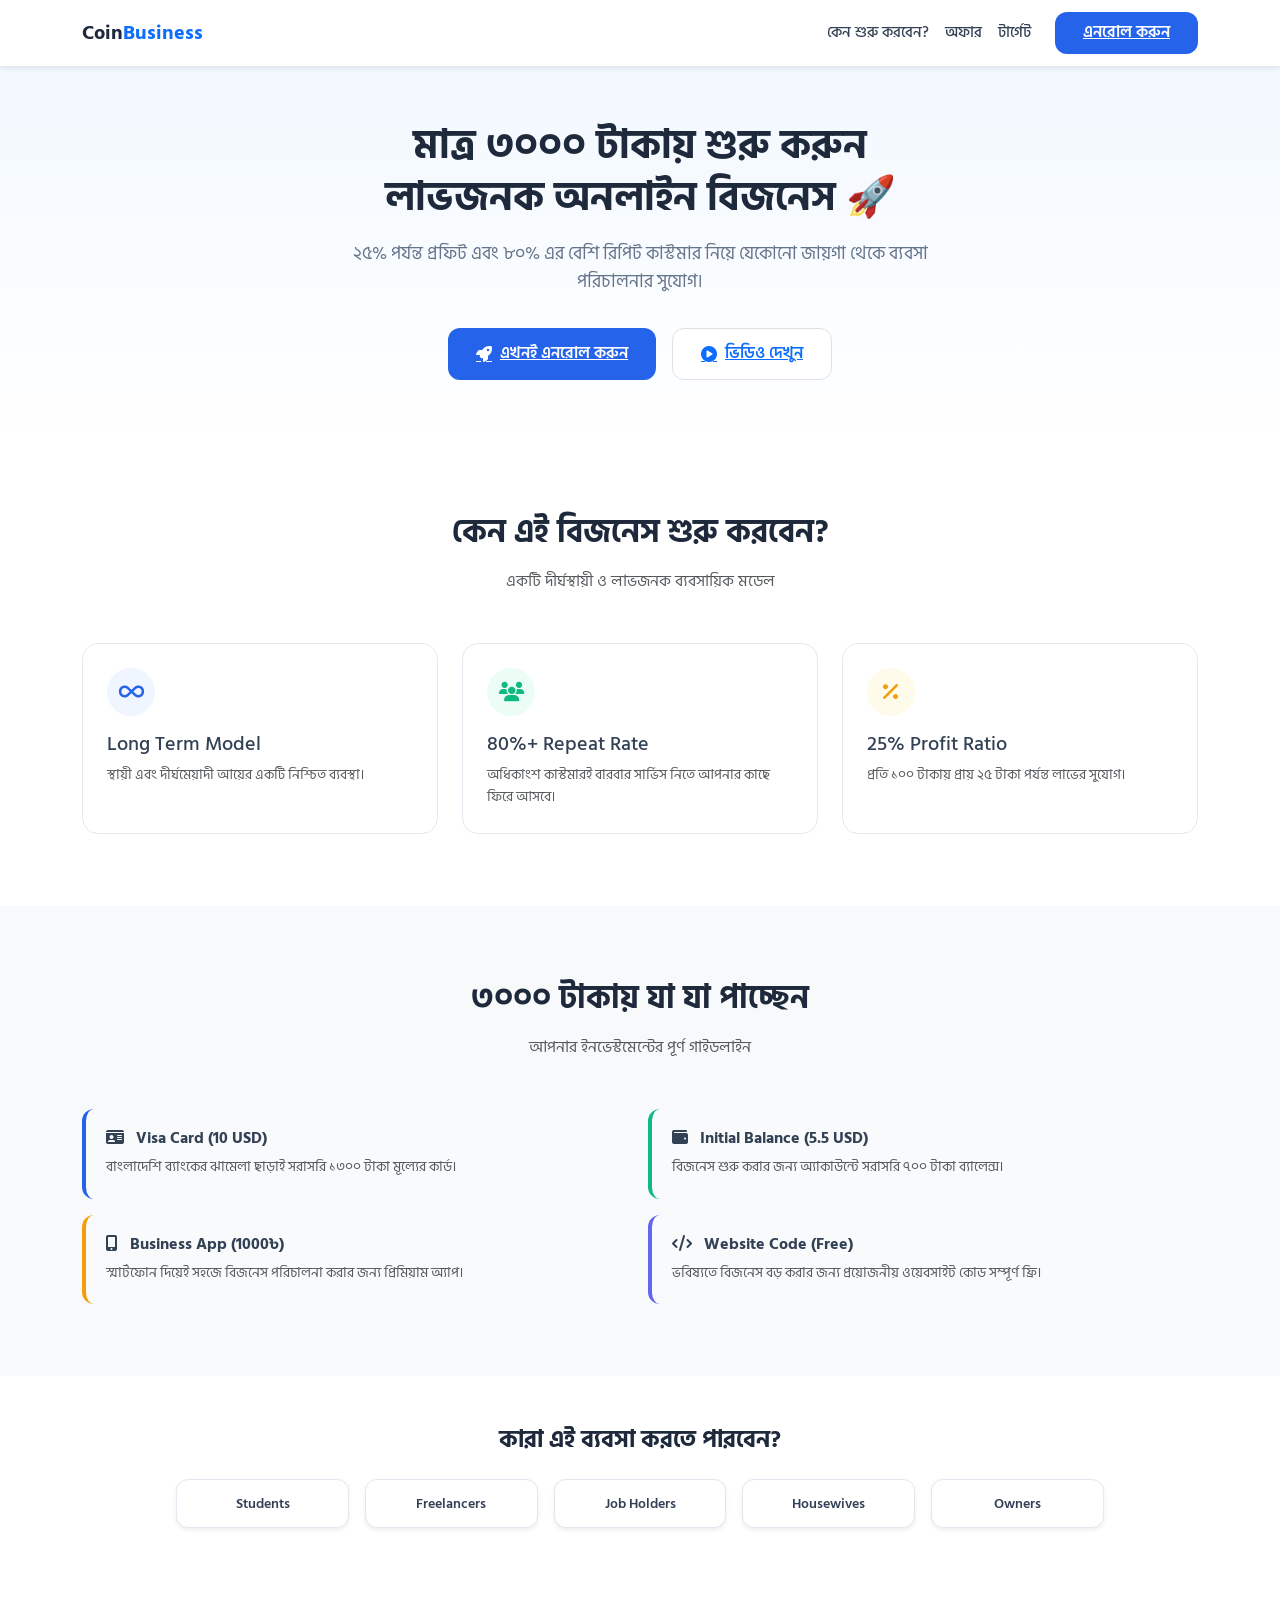
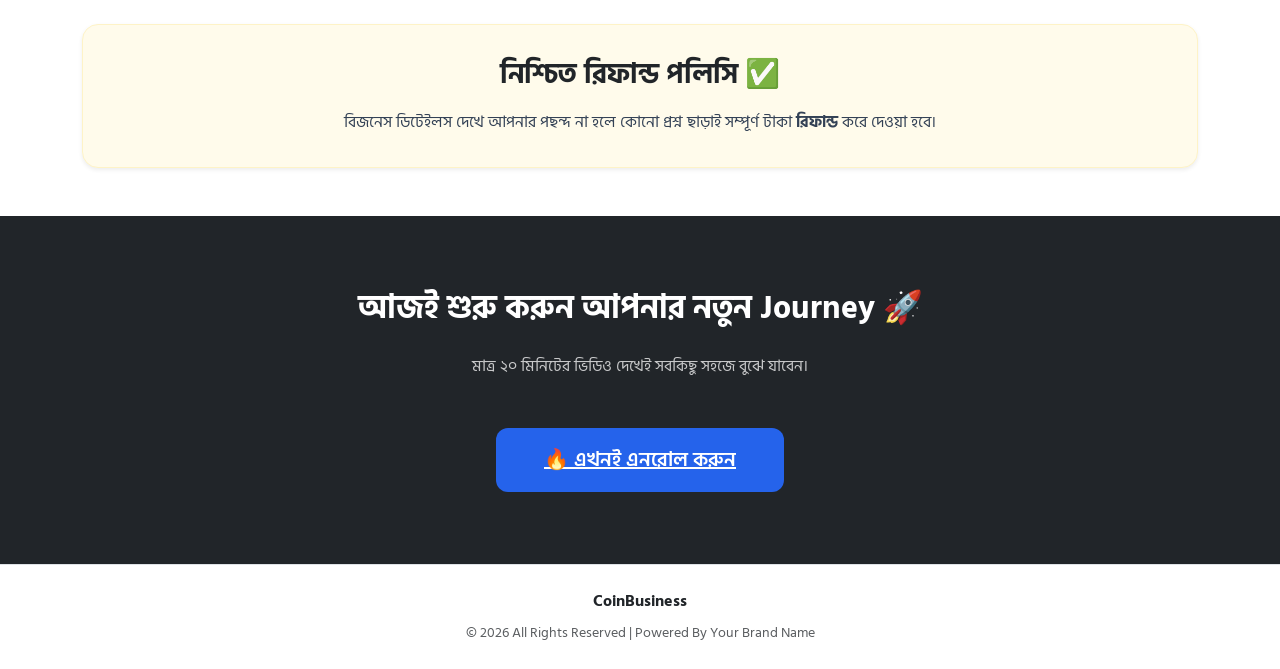
==== index.html @ d0830bf3 "landing Page 1" ====
<!DOCTYPE html>
<html lang="bn">
<head>
    <meta charset="UTF-8">
    <meta name="viewport" content="width=device-width, initial-scale=1.0">
    <title>মাত্র ৩০০০ টাকায় লাভজনক অনলাইন বিজনেস কোর্স</title>
    <!-- Bootstrap 5 CSS -->
    <link href="https://cdn.jsdelivr.net/npm/bootstrap@5.3.0/dist/css/bootstrap.min.css" rel="stylesheet">
    <!-- FontAwesome -->
    <link rel="stylesheet" href="https://cdnjs.cloudflare.com/ajax/libs/font-awesome/6.4.0/css/all.min.css">
    <!-- Custom CSS -->
    <link rel="stylesheet" href="css/style.css">
    <!-- AOS Animation -->
    <link href="https://unpkg.com/aos@2.3.1/dist/aos.css" rel="stylesheet">
</head>
<body>

    <!-- Navbar -->
    <nav class="navbar navbar-expand-lg fixed-top shadow-sm">
        <div class="container">
            <a class="navbar-brand fw-bold" href="#">Coin<span class="text-primary">Business</span></a>
            <button class="navbar-toggler border-0 shadow-none" type="button" data-bs-toggle="collapse" data-bs-target="#navbarNav">
                <i class="fas fa-bars text-primary"></i>
            </button>
            <div class="collapse navbar-collapse" id="navbarNav">
                <ul class="navbar-nav ms-auto align-items-lg-center">
                    <li class="nav-item"><a class="nav-link" href="#features">কেন শুরু করবেন?</a></li>
                    <li class="nav-item"><a class="nav-link" href="#offer">অফার</a></li>
                    <li class="nav-item"><a class="nav-link" href="#audience">টার্গেট</a></li>
                    <li class="nav-item ms-lg-3 mt-2 mt-lg-0">
                        <a class="btn-main btn-primary-main py-2" href="#cta">এনরোল করুন</a>
                    </li>
                </ul>
            </div>
        </div>
    </nav>

    <!-- Hero Section -->
    <section class="hero-section text-center">
        <div class="container">
            <div data-aos="fade-up">
                <h1 class="hero-title">মাত্র ৩০০০ টাকায় শুরু করুন <br class="d-none d-md-block">লাভজনক অনলাইন বিজনেস 🚀</h1>
                <p class="hero-subtitle">২৫% পর্যন্ত প্রফিট এবং ৮০% এর বেশি রিপিট কাস্টমার নিয়ে যেকোনো জায়গা থেকে ব্যবসা পরিচালনার সুযোগ।</p>
                <div class="d-flex flex-column flex-sm-row justify-content-center gap-3 mt-4">
                    <a href="#cta" class="btn-main btn-primary-main">
                        <i class="fas fa-rocket"></i> এখনই এনরোল করুন
                    </a>
                    <a href="#" class="btn-main border bg-white">
                        <i class="fas fa-play-circle text-primary"></i> ভিডিও দেখুন
                    </a>
                </div>
            </div>
        </div>
    </section>

    <!-- Features -->
    <section id="features" class="py-5">
        <div class="container py-md-4">
            <div class="text-center mb-5" data-aos="fade-up">
                <h2 class="mb-3">কেন এই বিজনেস শুরু করবেন?</h2>
                <p class="text-muted">একটি দীর্ঘস্থায়ী ও লাভজনক ব্যবসায়িক মডেল</p>
            </div>
            <div class="row g-3 g-md-4">
                <div class="col-md-4" data-aos="fade-up" data-aos-delay="100">
                    <div class="std-card">
                        <div class="icon-circle"><i class="fas fa-infinity"></i></div>
                        <h5 class="mb-2">Long Term Model</h5>
                        <p class="small text-muted mb-0">স্থায়ী এবং দীর্ঘমেয়াদী আয়ের একটি নিশ্চিত ব্যবস্থা।</p>
                    </div>
                </div>
                <div class="col-md-4" data-aos="fade-up" data-aos-delay="200">
                    <div class="std-card">
                        <div class="icon-circle" style="background: #ecfdf5; color: #10b981;"><i class="fas fa-users"></i></div>
                        <h5 class="mb-2">80%+ Repeat Rate</h5>
                        <p class="small text-muted mb-0">অধিকাংশ কাস্টমারই বারবার সার্ভিস নিতে আপনার কাছে ফিরে আসবে।</p>
                    </div>
                </div>
                <div class="col-md-4" data-aos="fade-up" data-aos-delay="300">
                    <div class="std-card">
                        <div class="icon-circle" style="background: #fffbeb; color: #f59e0b;"><i class="fas fa-percentage"></i></div>
                        <h5 class="mb-2">25% Profit Ratio</h5>
                        <p class="small text-muted mb-0">প্রতি ১০০ টাকায় প্রায় ২৫ টাকা পর্যন্ত লাভের সুযোগ।</p>
                    </div>
                </div>
            </div>
        </div>
    </section>

    <!-- Offer -->
    <section id="offer" class="py-5 bg-light">
        <div class="container py-md-4">
            <div class="text-center mb-5" data-aos="fade-up">
                <h2 class="mb-3">৩০০০ টাকায় যা যা পাচ্ছেন</h2>
                <p class="text-muted">আপনার ইনভেস্টমেন্টের পূর্ণ গাইডলাইন</p>
            </div>
            <div class="row g-3">
                <div class="col-md-6" data-aos="fade-right">
                    <div class="offer-box h-100">
                        <h6 class="fw-bold"><i class="fas fa-id-card me-2"></i> Visa Card (10 USD)</h6>
                        <p class="small text-muted mb-0">বাংলাদেশি ব্যাংকের ঝামেলা ছাড়াই সরাসরি ১৩০০ টাকা মূল্যের কার্ড।</p>
                    </div>
                </div>
                <div class="col-md-6" data-aos="fade-left">
                    <div class="offer-box h-100" style="border-left-color: #10b981;">
                        <h6 class="fw-bold"><i class="fas fa-wallet me-2"></i> Initial Balance (5.5 USD)</h6>
                        <p class="small text-muted mb-0">বিজনেস শুরু করার জন্য অ্যাকাউন্টে সরাসরি ৭০০ টাকা ব্যালেন্স।</p>
                    </div>
                </div>
                <div class="col-md-6" data-aos="fade-right">
                    <div class="offer-box h-100" style="border-left-color: #f59e0b;">
                        <h6 class="fw-bold"><i class="fas fa-mobile-alt me-2"></i> Business App (1000৳)</h6>
                        <p class="small text-muted mb-0">স্মার্টফোন দিয়েই সহজে বিজনেস পরিচালনা করার জন্য প্রিমিয়াম অ্যাপ।</p>
                    </div>
                </div>
                <div class="col-md-6" data-aos="fade-left">
                    <div class="offer-box h-100" style="border-left-color: #6366f1;">
                        <h6 class="fw-bold"><i class="fas fa-code me-2"></i> Website Code (Free)</h6>
                        <p class="small text-muted mb-0">ভবিষ্যতে বিজনেস বড় করার জন্য প্রয়োজনীয় ওয়েবসাইট কোড সম্পূর্ণ ফ্রি।</p>
                    </div>
                </div>
            </div>
        </div>
    </section>

    <!-- Audience -->
    <section id="audience" class="py-5">
        <div class="container">
            <h4 class="text-center fw-bold mb-4">কারা এই ব্যবসা করতে পারবেন?</h4>
            <div class="row g-2 g-md-3 justify-content-center">
                <div class="col-6 col-md-4 col-lg-2"><div class="audience-item shadow-sm">Students</div></div>
                <div class="col-6 col-md-4 col-lg-2"><div class="audience-item shadow-sm">Freelancers</div></div>
                <div class="col-6 col-md-4 col-lg-2"><div class="audience-item shadow-sm">Job Holders</div></div>
                <div class="col-6 col-md-4 col-lg-2"><div class="audience-item shadow-sm">Housewives</div></div>
                <div class="col-6 col-md-4 col-lg-2"><div class="audience-item shadow-sm">Owners</div></div>
            </div>
        </div>
    </section>

    <!-- Refund Section -->
    <section class="py-5 bg-white">
        <div class="container">
            <div class="refund-section text-center shadow-sm" data-aos="zoom-in">
                <h3 class="fw-bold text-dark mb-3">নিশ্চিত রিফান্ড পলিসি ✅</h3>
                <p class="mb-0 mx-auto" style="max-width: 600px;">
                    বিজনেস ডিটেইলস দেখে আপনার পছন্দ না হলে কোনো প্রশ্ন ছাড়াই সম্পূর্ণ টাকা <strong>রিফান্ড</strong> করে দেওয়া হবে।
                </p>
            </div>
        </div>
    </section>

    <!-- Final CTA -->
    <section id="cta" class="py-5 bg-dark text-white text-center">
        <div class="container py-lg-4">
            <h2 class="text-white mb-4" data-aos="fade-up">আজই শুরু করুন আপনার নতুন Journey 🚀</h2>
            <p class="opacity-75 mb-5" data-aos="fade-up" data-aos-delay="100">মাত্র ২০ মিনিটের ভিডিও দেখেই সবকিছু সহজে বুঝে যাবেন।</p>
            <div data-aos="zoom-in">
                <a href="#" class="btn-main btn-primary-main px-5 py-3 fs-5">
                    🔥 এখনই এনরোল করুন
                </a>
            </div>
        </div>
    </section>

    <!-- Footer -->
    <footer class="py-4 border-top">
        <div class="container text-center">
            <p class="mb-2 fw-bold text-dark">CoinBusiness</p>
            <p class="small text-muted mb-0">© 2026 All Rights Reserved | Powered By Your Brand Name</p>
        </div>
    </footer>

    <!-- Scripts -->
    <script src="https://cdn.jsdelivr.net/npm/bootstrap@5.3.0/dist/js/bootstrap.bundle.min.js"></script>
    <script src="https://unpkg.com/aos@2.3.1/dist/aos.js"></script>
    <script>
        AOS.init({ duration: 600, once: true });
        window.addEventListener('scroll', function() {
            if (window.scrollY > 20) {
                document.querySelector('.navbar').classList.add('bg-white');
            }
        });
    </script>
</body>
</html>
---- css/style.css ----
@import url('https://fonts.googleapis.com/css2?family=Hind+Siliguri:wght@400;500;600;700&display=swap');

:root {
    --primary: #2563eb;
    --primary-hover: #1d4ed8;
    --secondary: #10b981;
    --dark: #1e293b;
    --text-main: #334155;
    --text-muted: #64748b;
    --bg-light: #f8fafc;
    --white: #ffffff;
    --border: #e2e8f0;
    --radius-lg: 16px;
    --radius-md: 12px;
    --shadow-sm: 0 1px 3px rgba(0,0,0,0.1);
    --shadow-md: 0 4px 6px -1px rgba(0,0,0,0.1);
    --transition: all 0.2s ease-in-out;
}

body {
    font-family: 'Hind Siliguri', sans-serif;
    color: var(--text-main);
    background-color: var(--white);
    line-height: 1.6;
    -webkit-font-smoothing: antialiased;
}

/* Standard Heading Styles */
h1, h2, h3, h4 {
    color: var(--dark);
    font-weight: 700;
    line-height: 1.3;
}

/* Navbar Optimization */
.navbar {
    padding: 0.75rem 0;
    background: rgba(255, 255, 255, 0.95) !important;
    backdrop-filter: blur(8px);
    border-bottom: 1px solid var(--border);
}

.navbar-brand {
    font-size: 1.25rem;
    color: var(--dark) !important;
}

.nav-link {
    color: var(--text-main) !important;
    font-size: 0.95rem;
    font-weight: 500;
}

/* Hero Section Refinement */
.hero-section {
    padding: 120px 0 60px;
    background: linear-gradient(180deg, #f0f7ff 0%, #ffffff 100%);
}

.hero-title {
    font-size: 2.5rem; /* Desktop default */
    margin-bottom: 1rem;
}

.hero-subtitle {
    font-size: 1.1rem;
    color: var(--text-muted);
    max-width: 600px;
    margin: 0 auto 2rem;
}

/* Standard Button */
.btn-main {
    padding: 12px 28px;
    border-radius: var(--radius-md);
    font-weight: 600;
    font-size: 1rem;
    transition: var(--transition);
    border: none;
    display: inline-flex;
    align-items: center;
    gap: 8px;
}

.btn-primary-main {
    background-color: var(--primary);
    color: var(--white);
}

.btn-primary-main:hover {
    background-color: var(--primary-hover);
    transform: translateY(-1px);
    color: var(--white);
}

/* Standard Card Style */
.std-card {
    background: var(--white);
    border: 1px solid var(--border);
    border-radius: var(--radius-lg);
    padding: 24px;
    height: 100%;
    transition: var(--transition);
}

.std-card:hover {
    box-shadow: var(--shadow-md);
    border-color: var(--primary);
}

.icon-circle {
    width: 48px;
    height: 48px;
    background: #eff6ff;
    color: var(--primary);
    border-radius: 50%;
    display: flex;
    align-items: center;
    justify-content: center;
    font-size: 1.25rem;
    margin-bottom: 16px;
}

/* Offer Cards */
.offer-box {
    padding: 20px;
    background: var(--bg-light);
    border-radius: var(--radius-md);
    border-left: 4px solid var(--primary);
}

/* Audience Grid */
.audience-item {
    padding: 12px;
    background: var(--white);
    border: 1px solid var(--border);
    border-radius: var(--radius-md);
    font-size: 0.9rem;
    font-weight: 600;
    text-align: center;
}

/* Refund Badge */
.refund-section {
    background: #fffbeb;
    border: 1px solid #fef3c7;
    border-radius: var(--radius-lg);
    padding: 32px;
}

/* Mobile Specific Standard Sizing (Crucial Update) */
@media (max-width: 576px) {
    .hero-section {
        padding: 100px 0 40px;
    }
    .hero-title {
        font-size: 1.75rem; /* Standardized for mobile */
        line-height: 1.25;
    }
    .hero-subtitle {
        font-size: 0.95rem;
        padding: 0 10px;
    }
    h2 {
        font-size: 1.5rem; /* Section headings */
    }
    .btn-main {
        width: 100%; /* Full width buttons on mobile are standard */
        justify-content: center;
        padding: 14px 20px;
        font-size: 0.95rem;
    }
    .std-card {
        padding: 20px;
    }
    .navbar-brand {
        font-size: 1.1rem;
    }
    section {
        padding: 40px 0; /* Consistent mobile section spacing */
    }
}

/* Tablet Sizing */
@media (min-width: 768px) and (max-width: 991px) {
    .hero-title {
        font-size: 2.2rem;
    }
}

/* Animations */
[data-aos] {
    pointer-events: none;
}
.aos-animate {
    pointer-events: auto;
}
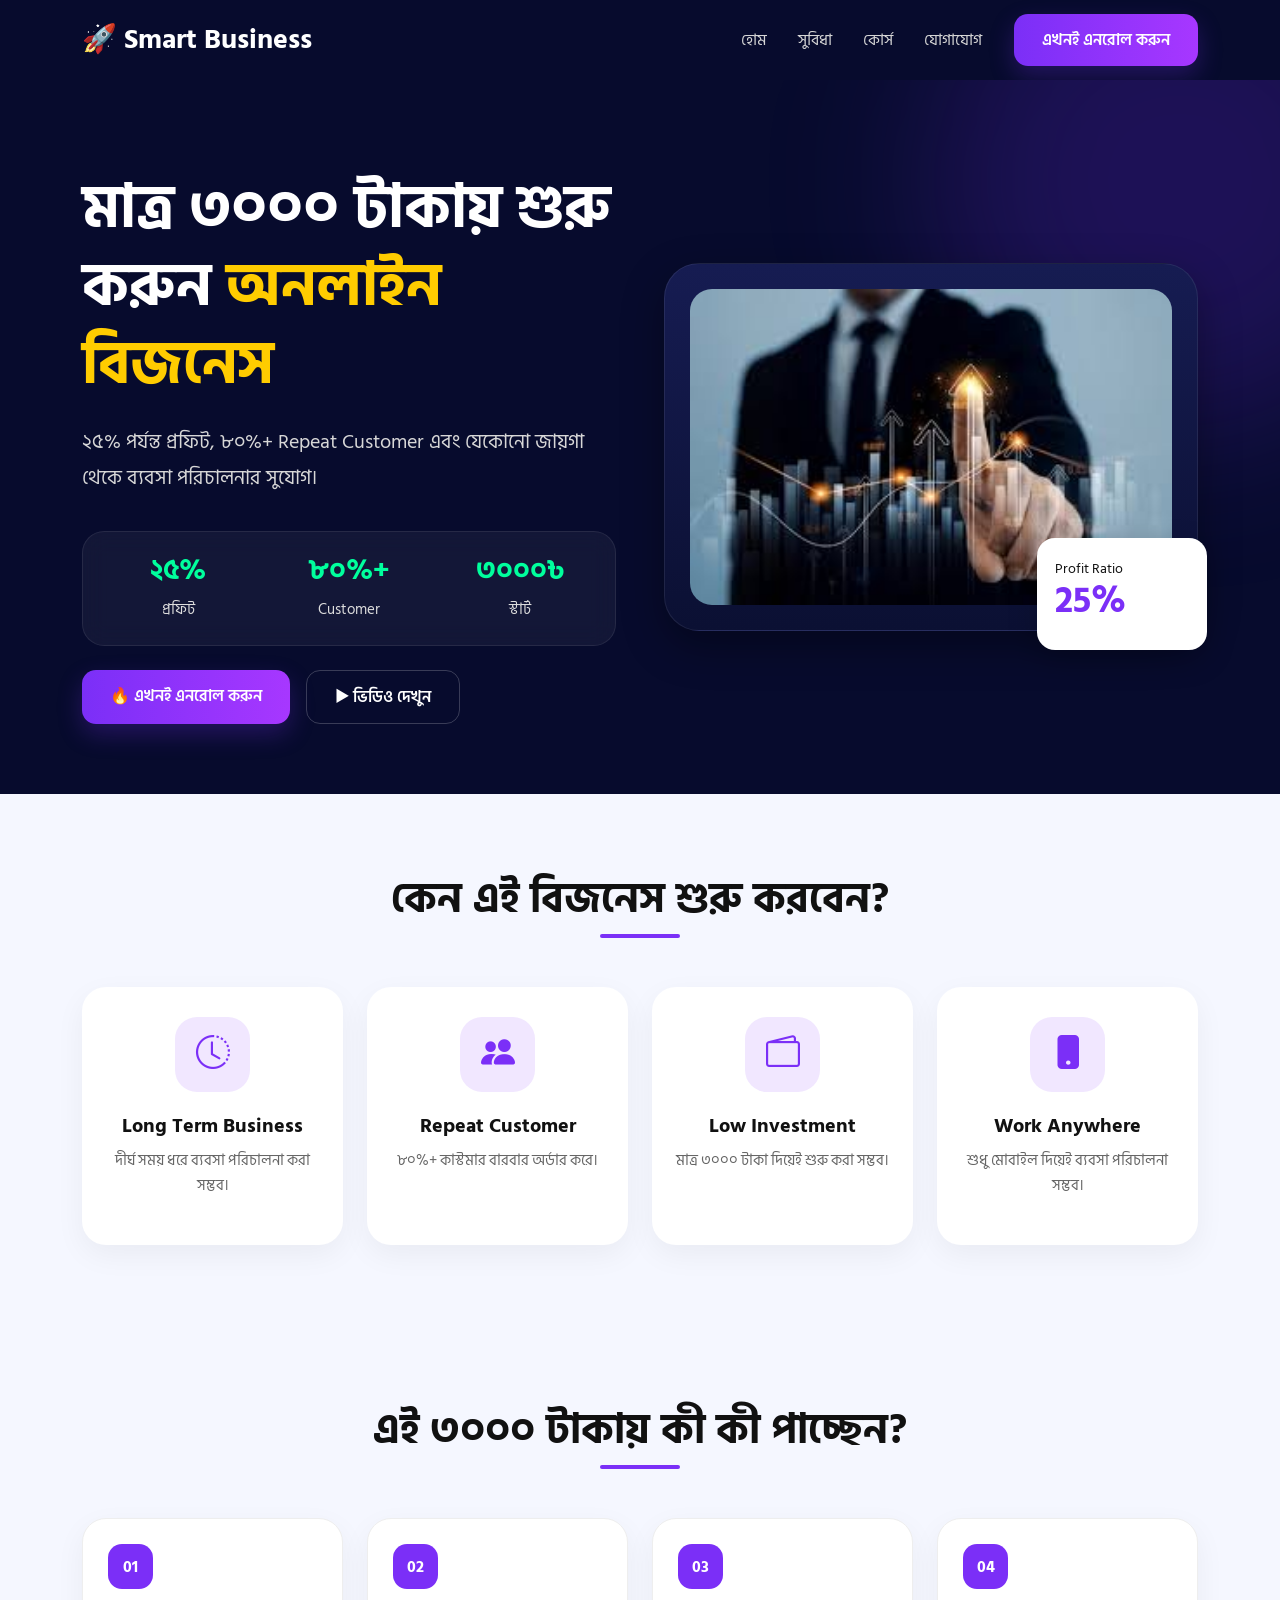
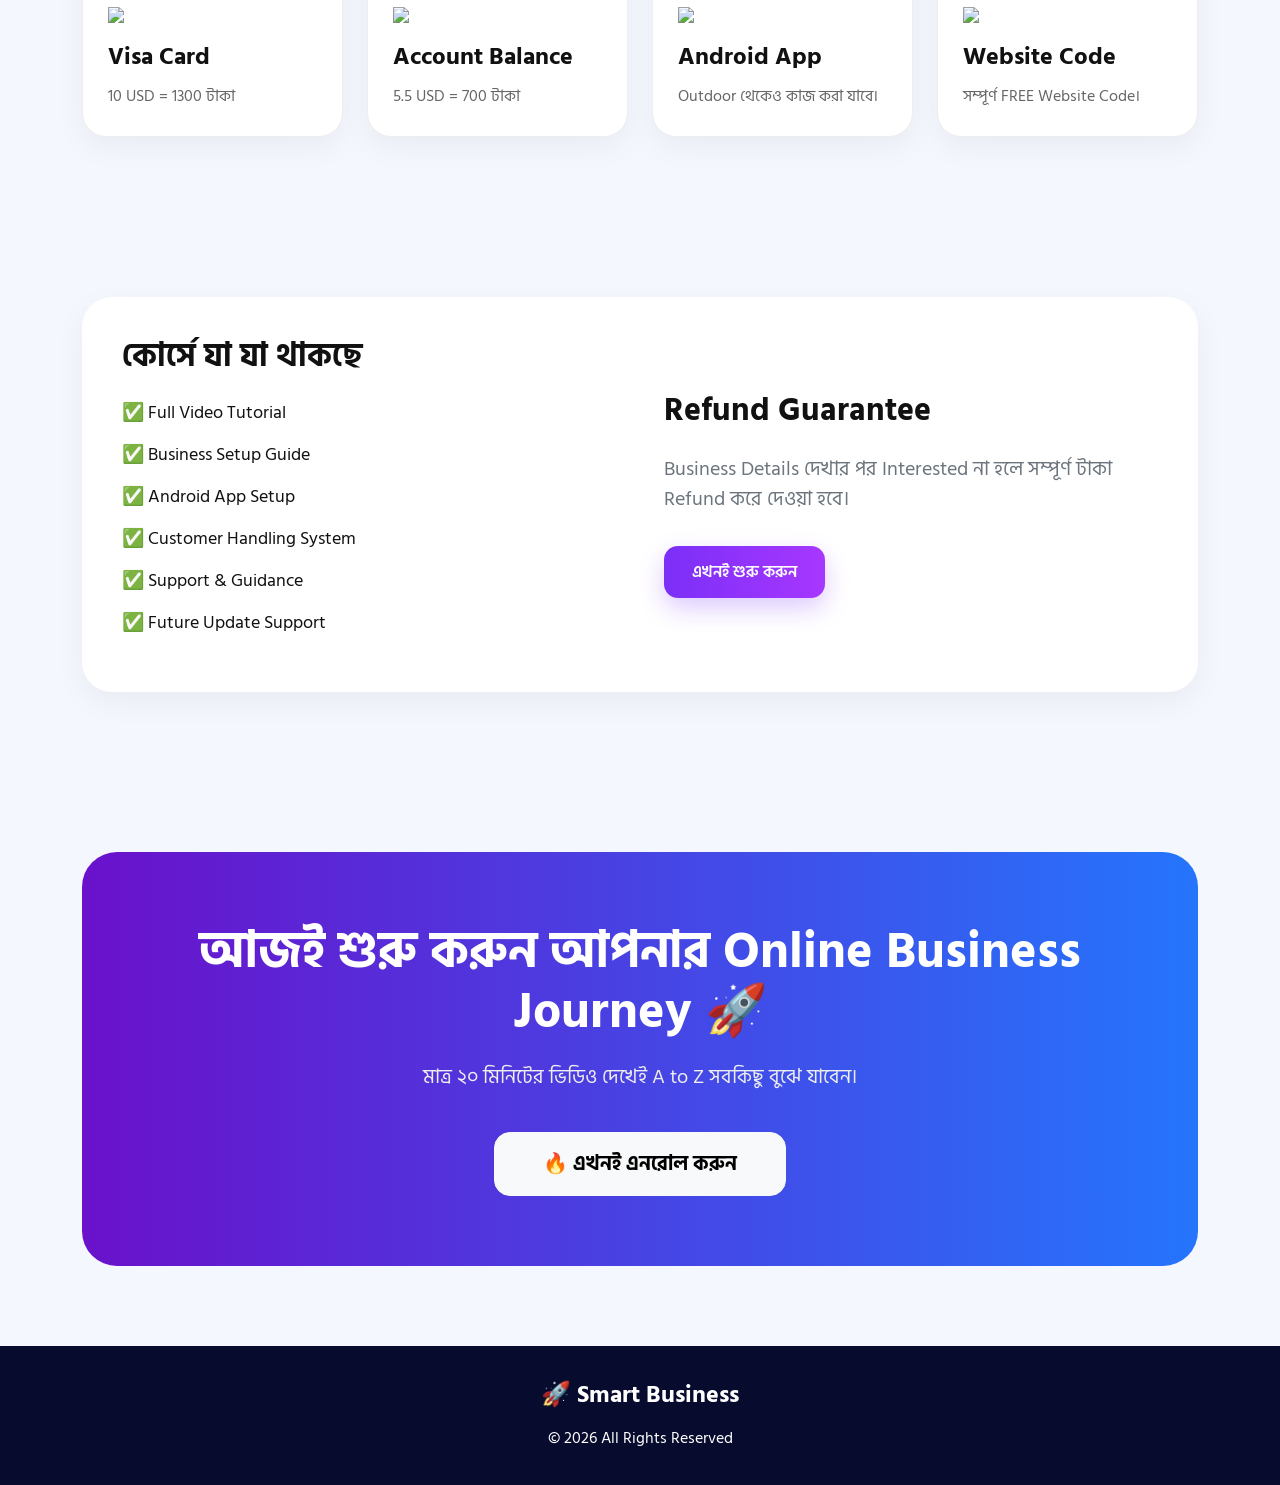
==== commit 2bf5d4a0: "desing ok for pc now retuch for small device" ====
--- a/index.html
+++ b/index.html
@@ -1,184 +1,441 @@
 <!DOCTYPE html>
 <html lang="bn">
 <head>
-    <meta charset="UTF-8">
-    <meta name="viewport" content="width=device-width, initial-scale=1.0">
-    <title>মাত্র ৩০০০ টাকায় লাভজনক অনলাইন বিজনেস কোর্স</title>
-    <!-- Bootstrap 5 CSS -->
-    <link href="https://cdn.jsdelivr.net/npm/bootstrap@5.3.0/dist/css/bootstrap.min.css" rel="stylesheet">
-    <!-- FontAwesome -->
-    <link rel="stylesheet" href="https://cdnjs.cloudflare.com/ajax/libs/font-awesome/6.4.0/css/all.min.css">
-    <!-- Custom CSS -->
-    <link rel="stylesheet" href="css/style.css">
-    <!-- AOS Animation -->
-    <link href="https://unpkg.com/aos@2.3.1/dist/aos.css" rel="stylesheet">
+  <meta charset="UTF-8">
+  <meta name="viewport" content="width=device-width, initial-scale=1.0">
+
+  <title>Smart Business Course</title>
+
+  <!-- Bootstrap -->
+  <link href="https://cdn.jsdelivr.net/npm/bootstrap@5.3.3/dist/css/bootstrap.min.css" rel="stylesheet">
+
+  <!-- Google Font -->
+  <link href="https://fonts.googleapis.com/css2?family=Hind+Siliguri:wght@400;500;600;700&display=swap" rel="stylesheet">
+
+  <!-- Icons -->
+  <link rel="stylesheet" href="https://cdn.jsdelivr.net/npm/bootstrap-icons@1.11.3/font/bootstrap-icons.min.css">
+
+  <link rel="stylesheet" href="style.css">
+
 </head>
 <body>
 
-    <!-- Navbar -->
-    <nav class="navbar navbar-expand-lg fixed-top shadow-sm">
-        <div class="container">
-            <a class="navbar-brand fw-bold" href="#">Coin<span class="text-primary">Business</span></a>
-            <button class="navbar-toggler border-0 shadow-none" type="button" data-bs-toggle="collapse" data-bs-target="#navbarNav">
-                <i class="fas fa-bars text-primary"></i>
-            </button>
-            <div class="collapse navbar-collapse" id="navbarNav">
-                <ul class="navbar-nav ms-auto align-items-lg-center">
-                    <li class="nav-item"><a class="nav-link" href="#features">কেন শুরু করবেন?</a></li>
-                    <li class="nav-item"><a class="nav-link" href="#offer">অফার</a></li>
-                    <li class="nav-item"><a class="nav-link" href="#audience">টার্গেট</a></li>
-                    <li class="nav-item ms-lg-3 mt-2 mt-lg-0">
-                        <a class="btn-main btn-primary-main py-2" href="#cta">এনরোল করুন</a>
-                    </li>
-                </ul>
+<!-- Navbar -->
+
+<nav class="navbar navbar-expand-lg">
+
+  <div class="container">
+
+    <a class="navbar-brand" href="#">
+      🚀 Smart Business
+    </a>
+
+    <button class="navbar-toggler bg-white"
+            type="button"
+            data-bs-toggle="collapse"
+            data-bs-target="#navMenu">
+
+      <span class="navbar-toggler-icon"></span>
+
+    </button>
+
+    <div class="collapse navbar-collapse" id="navMenu">
+
+      <ul class="navbar-nav ms-auto">
+
+        <li class="nav-item">
+          <a class="nav-link" href="#">হোম</a>
+        </li>
+
+        <li class="nav-item">
+          <a class="nav-link" href="#">সুবিধা</a>
+        </li>
+
+        <li class="nav-item">
+          <a class="nav-link" href="#">কোর্স</a>
+        </li>
+
+        <li class="nav-item">
+          <a class="nav-link" href="#">যোগাযোগ</a>
+        </li>
+
+      </ul>
+
+      <a href="#" class="btn btn-main ms-lg-4 mt-3 mt-lg-0">
+        এখনই এনরোল করুন
+      </a>
+
+    </div>
+
+  </div>
+
+</nav>
+
+<!-- Hero -->
+
+<section class="hero">
+
+  <div class="container">
+
+    <div class="row align-items-center g-5">
+
+      <div class="col-lg-6">
+
+        <h1>
+          মাত্র ৩০০০ টাকায়
+          শুরু করুন
+          <span>অনলাইন বিজনেস</span>
+        </h1>
+
+        <p>
+          ২৫% পর্যন্ত প্রফিট, ৮০%+ Repeat Customer
+          এবং যেকোনো জায়গা থেকে ব্যবসা পরিচালনার সুযোগ।
+        </p>
+
+        <div class="stats-card">
+
+          <div class="row text-center">
+
+            <div class="col-4">
+              <div class="stats-item">
+                <h3>২৫%</h3>
+                <p>প্রফিট</p>
+              </div>
             </div>
-        </div>
-    </nav>
-
-    <!-- Hero Section -->
-    <section class="hero-section text-center">
-        <div class="container">
-            <div data-aos="fade-up">
-                <h1 class="hero-title">মাত্র ৩০০০ টাকায় শুরু করুন <br class="d-none d-md-block">লাভজনক অনলাইন বিজনেস 🚀</h1>
-                <p class="hero-subtitle">২৫% পর্যন্ত প্রফিট এবং ৮০% এর বেশি রিপিট কাস্টমার নিয়ে যেকোনো জায়গা থেকে ব্যবসা পরিচালনার সুযোগ।</p>
-                <div class="d-flex flex-column flex-sm-row justify-content-center gap-3 mt-4">
-                    <a href="#cta" class="btn-main btn-primary-main">
-                        <i class="fas fa-rocket"></i> এখনই এনরোল করুন
-                    </a>
-                    <a href="#" class="btn-main border bg-white">
-                        <i class="fas fa-play-circle text-primary"></i> ভিডিও দেখুন
-                    </a>
-                </div>
+
+            <div class="col-4">
+              <div class="stats-item">
+                <h3>৮০%+</h3>
+                <p>Customer</p>
+              </div>
             </div>
-        </div>
-    </section>
-
-    <!-- Features -->
-    <section id="features" class="py-5">
-        <div class="container py-md-4">
-            <div class="text-center mb-5" data-aos="fade-up">
-                <h2 class="mb-3">কেন এই বিজনেস শুরু করবেন?</h2>
-                <p class="text-muted">একটি দীর্ঘস্থায়ী ও লাভজনক ব্যবসায়িক মডেল</p>
+
+            <div class="col-4">
+              <div class="stats-item">
+                <h3>৩০০০৳</h3>
+                <p>স্টার্ট</p>
+              </div>
             </div>
-            <div class="row g-3 g-md-4">
-                <div class="col-md-4" data-aos="fade-up" data-aos-delay="100">
-                    <div class="std-card">
-                        <div class="icon-circle"><i class="fas fa-infinity"></i></div>
-                        <h5 class="mb-2">Long Term Model</h5>
-                        <p class="small text-muted mb-0">স্থায়ী এবং দীর্ঘমেয়াদী আয়ের একটি নিশ্চিত ব্যবস্থা।</p>
-                    </div>
-                </div>
-                <div class="col-md-4" data-aos="fade-up" data-aos-delay="200">
-                    <div class="std-card">
-                        <div class="icon-circle" style="background: #ecfdf5; color: #10b981;"><i class="fas fa-users"></i></div>
-                        <h5 class="mb-2">80%+ Repeat Rate</h5>
-                        <p class="small text-muted mb-0">অধিকাংশ কাস্টমারই বারবার সার্ভিস নিতে আপনার কাছে ফিরে আসবে।</p>
-                    </div>
-                </div>
-                <div class="col-md-4" data-aos="fade-up" data-aos-delay="300">
-                    <div class="std-card">
-                        <div class="icon-circle" style="background: #fffbeb; color: #f59e0b;"><i class="fas fa-percentage"></i></div>
-                        <h5 class="mb-2">25% Profit Ratio</h5>
-                        <p class="small text-muted mb-0">প্রতি ১০০ টাকায় প্রায় ২৫ টাকা পর্যন্ত লাভের সুযোগ।</p>
-                    </div>
-                </div>
-            </div>
-        </div>
-    </section>
-
-    <!-- Offer -->
-    <section id="offer" class="py-5 bg-light">
-        <div class="container py-md-4">
-            <div class="text-center mb-5" data-aos="fade-up">
-                <h2 class="mb-3">৩০০০ টাকায় যা যা পাচ্ছেন</h2>
-                <p class="text-muted">আপনার ইনভেস্টমেন্টের পূর্ণ গাইডলাইন</p>
-            </div>
-            <div class="row g-3">
-                <div class="col-md-6" data-aos="fade-right">
-                    <div class="offer-box h-100">
-                        <h6 class="fw-bold"><i class="fas fa-id-card me-2"></i> Visa Card (10 USD)</h6>
-                        <p class="small text-muted mb-0">বাংলাদেশি ব্যাংকের ঝামেলা ছাড়াই সরাসরি ১৩০০ টাকা মূল্যের কার্ড।</p>
-                    </div>
-                </div>
-                <div class="col-md-6" data-aos="fade-left">
-                    <div class="offer-box h-100" style="border-left-color: #10b981;">
-                        <h6 class="fw-bold"><i class="fas fa-wallet me-2"></i> Initial Balance (5.5 USD)</h6>
-                        <p class="small text-muted mb-0">বিজনেস শুরু করার জন্য অ্যাকাউন্টে সরাসরি ৭০০ টাকা ব্যালেন্স।</p>
-                    </div>
-                </div>
-                <div class="col-md-6" data-aos="fade-right">
-                    <div class="offer-box h-100" style="border-left-color: #f59e0b;">
-                        <h6 class="fw-bold"><i class="fas fa-mobile-alt me-2"></i> Business App (1000৳)</h6>
-                        <p class="small text-muted mb-0">স্মার্টফোন দিয়েই সহজে বিজনেস পরিচালনা করার জন্য প্রিমিয়াম অ্যাপ।</p>
-                    </div>
-                </div>
-                <div class="col-md-6" data-aos="fade-left">
-                    <div class="offer-box h-100" style="border-left-color: #6366f1;">
-                        <h6 class="fw-bold"><i class="fas fa-code me-2"></i> Website Code (Free)</h6>
-                        <p class="small text-muted mb-0">ভবিষ্যতে বিজনেস বড় করার জন্য প্রয়োজনীয় ওয়েবসাইট কোড সম্পূর্ণ ফ্রি।</p>
-                    </div>
-                </div>
-            </div>
-        </div>
-    </section>
-
-    <!-- Audience -->
-    <section id="audience" class="py-5">
-        <div class="container">
-            <h4 class="text-center fw-bold mb-4">কারা এই ব্যবসা করতে পারবেন?</h4>
-            <div class="row g-2 g-md-3 justify-content-center">
-                <div class="col-6 col-md-4 col-lg-2"><div class="audience-item shadow-sm">Students</div></div>
-                <div class="col-6 col-md-4 col-lg-2"><div class="audience-item shadow-sm">Freelancers</div></div>
-                <div class="col-6 col-md-4 col-lg-2"><div class="audience-item shadow-sm">Job Holders</div></div>
-                <div class="col-6 col-md-4 col-lg-2"><div class="audience-item shadow-sm">Housewives</div></div>
-                <div class="col-6 col-md-4 col-lg-2"><div class="audience-item shadow-sm">Owners</div></div>
-            </div>
-        </div>
-    </section>
-
-    <!-- Refund Section -->
-    <section class="py-5 bg-white">
-        <div class="container">
-            <div class="refund-section text-center shadow-sm" data-aos="zoom-in">
-                <h3 class="fw-bold text-dark mb-3">নিশ্চিত রিফান্ড পলিসি ✅</h3>
-                <p class="mb-0 mx-auto" style="max-width: 600px;">
-                    বিজনেস ডিটেইলস দেখে আপনার পছন্দ না হলে কোনো প্রশ্ন ছাড়াই সম্পূর্ণ টাকা <strong>রিফান্ড</strong> করে দেওয়া হবে।
-                </p>
-            </div>
-        </div>
-    </section>
-
-    <!-- Final CTA -->
-    <section id="cta" class="py-5 bg-dark text-white text-center">
-        <div class="container py-lg-4">
-            <h2 class="text-white mb-4" data-aos="fade-up">আজই শুরু করুন আপনার নতুন Journey 🚀</h2>
-            <p class="opacity-75 mb-5" data-aos="fade-up" data-aos-delay="100">মাত্র ২০ মিনিটের ভিডিও দেখেই সবকিছু সহজে বুঝে যাবেন।</p>
-            <div data-aos="zoom-in">
-                <a href="#" class="btn-main btn-primary-main px-5 py-3 fs-5">
-                    🔥 এখনই এনরোল করুন
-                </a>
-            </div>
-        </div>
-    </section>
-
-    <!-- Footer -->
-    <footer class="py-4 border-top">
-        <div class="container text-center">
-            <p class="mb-2 fw-bold text-dark">CoinBusiness</p>
-            <p class="small text-muted mb-0">© 2026 All Rights Reserved | Powered By Your Brand Name</p>
-        </div>
-    </footer>
-
-    <!-- Scripts -->
-    <script src="https://cdn.jsdelivr.net/npm/bootstrap@5.3.0/dist/js/bootstrap.bundle.min.js"></script>
-    <script src="https://unpkg.com/aos@2.3.1/dist/aos.js"></script>
-    <script>
-        AOS.init({ duration: 600, once: true });
-        window.addEventListener('scroll', function() {
-            if (window.scrollY > 20) {
-                document.querySelector('.navbar').classList.add('bg-white');
-            }
-        });
-    </script>
+
+          </div>
+
+        </div>
+
+        <div class="d-flex gap-3 flex-wrap mt-4 justify-content-center justify-content-lg-start">
+
+          <a href="#" class="btn btn-main">
+            🔥 এখনই এনরোল করুন
+          </a>
+
+          <a href="#" class="btn btn-outline-custom">
+            ▶ ভিডিও দেখুন
+          </a>
+
+        </div>
+
+      </div>
+
+      <div class="col-lg-6">
+
+        <div class="hero-card">
+
+          <img src="images.jpg">
+
+          <div class="floating-badge">
+            <small>Profit Ratio</small>
+            <h4>25%</h4>
+          </div>
+
+        </div>
+
+      </div>
+
+    </div>
+
+  </div>
+
+</section>
+
+<!-- Features -->
+
+<section>
+
+  <div class="container">
+
+    <div class="section-title">
+      <h2>কেন এই বিজনেস শুরু করবেন?</h2>
+    </div>
+
+    <div class="row g-4">
+
+      <div class="col-md-6 col-lg-3">
+
+        <div class="feature-card">
+
+          <div class="feature-icon">
+            <i class="bi bi-clock-history"></i>
+          </div>
+
+          <h5>Long Term Business</h5>
+
+          <p>
+            দীর্ঘ সময় ধরে ব্যবসা পরিচালনা করা সম্ভব।
+          </p>
+
+        </div>
+
+      </div>
+
+      <div class="col-md-6 col-lg-3">
+
+        <div class="feature-card">
+
+          <div class="feature-icon">
+            <i class="bi bi-people-fill"></i>
+          </div>
+
+          <h5>Repeat Customer</h5>
+
+          <p>
+            ৮০%+ কাস্টমার বারবার অর্ডার করে।
+          </p>
+
+        </div>
+
+      </div>
+
+      <div class="col-md-6 col-lg-3">
+
+        <div class="feature-card">
+
+          <div class="feature-icon">
+            <i class="bi bi-wallet2"></i>
+          </div>
+
+          <h5>Low Investment</h5>
+
+          <p>
+            মাত্র ৩০০০ টাকা দিয়েই শুরু করা সম্ভব।
+          </p>
+
+        </div>
+
+      </div>
+
+      <div class="col-md-6 col-lg-3">
+
+        <div class="feature-card">
+
+          <div class="feature-icon">
+            <i class="bi bi-phone-fill"></i>
+          </div>
+
+          <h5>Work Anywhere</h5>
+
+          <p>
+            শুধু মোবাইল দিয়েই ব্যবসা পরিচালনা সম্ভব।
+          </p>
+
+        </div>
+
+      </div>
+
+    </div>
+
+  </div>
+
+</section>
+
+<!-- Packages -->
+
+<section>
+
+  <div class="container">
+
+    <div class="section-title">
+      <h2>এই ৩০০০ টাকায় কী কী পাচ্ছেন?</h2>
+    </div>
+
+    <div class="row g-4">
+
+      <div class="col-md-6 col-lg-3">
+
+        <div class="package-card">
+
+          <div class="package-number">01</div>
+
+          <img src="https://cdn-icons-png.flaticon.com/512/196/196578.png">
+
+          <h4>Visa Card</h4>
+
+          <p>
+            10 USD = 1300 টাকা
+          </p>
+
+        </div>
+
+      </div>
+
+      <div class="col-md-6 col-lg-3">
+
+        <div class="package-card">
+
+          <div class="package-number">02</div>
+
+          <img src="https://cdn-icons-png.flaticon.com/512/2489/2489756.png">
+
+          <h4>Account Balance</h4>
+
+          <p>
+            5.5 USD = 700 টাকা
+          </p>
+
+        </div>
+
+      </div>
+
+      <div class="col-md-6 col-lg-3">
+
+        <div class="package-card">
+
+          <div class="package-number">03</div>
+
+          <img src="https://cdn-icons-png.flaticon.com/512/888/888879.png">
+
+          <h4>Android App</h4>
+
+          <p>
+            Outdoor থেকেও কাজ করা যাবে।
+          </p>
+
+        </div>
+
+      </div>
+
+      <div class="col-md-6 col-lg-3">
+
+        <div class="package-card">
+
+          <div class="package-number">04</div>
+
+          <img src="https://cdn-icons-png.flaticon.com/512/1006/1006771.png">
+
+          <h4>Website Code</h4>
+
+          <p>
+            সম্পূর্ণ FREE Website Code।
+          </p>
+
+        </div>
+
+      </div>
+
+    </div>
+
+  </div>
+
+</section>
+
+<!-- Course -->
+
+<section>
+
+  <div class="container">
+
+    <div class="course-box">
+
+      <div class="row align-items-center g-5">
+
+        <div class="col-lg-6">
+
+          <h2 class="fw-bold mb-4">
+            কোর্সে যা যা থাকছে
+          </h2>
+
+          <ul class="course-list list-unstyled">
+
+            <li>✅ Full Video Tutorial</li>
+            <li>✅ Business Setup Guide</li>
+            <li>✅ Android App Setup</li>
+            <li>✅ Customer Handling System</li>
+            <li>✅ Support & Guidance</li>
+            <li>✅ Future Update Support</li>
+
+          </ul>
+
+        </div>
+
+        <div class="col-lg-6">
+
+          <h2 class="fw-bold mb-4">
+            Refund Guarantee
+          </h2>
+
+          <p class="fs-5 text-secondary">
+            Business Details দেখার পর Interested না হলে
+            সম্পূর্ণ টাকা Refund করে দেওয়া হবে।
+          </p>
+
+          <a href="#" class="btn btn-main mt-3">
+            এখনই শুরু করুন
+          </a>
+
+        </div>
+
+      </div>
+
+    </div>
+
+  </div>
+
+</section>
+
+<!-- CTA -->
+
+<section>
+
+  <div class="container">
+
+    <div class="cta">
+
+      <h2>
+        আজই শুরু করুন আপনার
+        Online Business Journey 🚀
+      </h2>
+
+      <p>
+        মাত্র ২০ মিনিটের ভিডিও দেখেই A to Z সবকিছু বুঝে যাবেন।
+      </p>
+
+      <a href="#" class="btn btn-light btn-lg px-5 py-3 rounded-4 mt-4 fw-bold">
+        🔥 এখনই এনরোল করুন
+      </a>
+
+    </div>
+
+  </div>
+
+</section>
+
+<!-- Footer -->
+
+<footer>
+
+  <div class="container">
+
+    <h4 class="fw-bold">
+      🚀 Smart Business
+    </h4>
+
+    <p class="mt-3 mb-0">
+      © 2026 All Rights Reserved
+    </p>
+
+  </div>
+
+</footer>
+
+<script src="https://cdn.jsdelivr.net/npm/bootstrap@5.3.3/dist/js/bootstrap.bundle.min.js"></script>
+
 </body>
-</html>
+</html>
--- a/style.css
+++ b/style.css
@@ -0,0 +1,395 @@
+
+    *{
+      margin:0;
+      padding:0;
+      box-sizing:border-box;
+      font-family:'Hind Siliguri',sans-serif;
+    }
+
+    body{
+      background:#f5f7ff;
+      overflow-x:hidden;
+      color:#111;
+    }
+
+    a{
+      text-decoration:none;
+    }
+
+    /* Navbar */
+
+    .navbar{
+      background:#070b2d;
+      padding:14px 0;
+    }
+
+    .navbar-brand{
+      color:#fff !important;
+      font-weight:700;
+      font-size:28px;
+    }
+
+    .nav-link{
+      color:#d6d6d6 !important;
+      margin-left:15px;
+      transition:0.3s;
+    }
+
+    .nav-link:hover{
+      color:#fff !important;
+    }
+
+    /* Buttons */
+
+    .btn-main{
+      background:linear-gradient(90deg,#7b2ff7,#a737ff);
+      color:#fff;
+      border:none;
+      padding:14px 28px;
+      border-radius:14px;
+      font-weight:600;
+      transition:0.3s;
+      box-shadow:0 10px 25px rgba(123,47,247,0.25);
+    }
+
+    .btn-main:hover{
+      color:#fff;
+      transform:translateY(-2px);
+    }
+
+    .btn-outline-custom{
+      border:1px solid rgba(255,255,255,0.2);
+      color:#fff;
+      padding:14px 28px;
+      border-radius:14px;
+      font-weight:600;
+    }
+
+    /* Hero */
+
+    .hero{
+      background:#070b2d;
+      color:#fff;
+      padding:90px 0 70px;
+      position:relative;
+      overflow:hidden;
+    }
+
+    .hero::before{
+      content:'';
+      position:absolute;
+      width:500px;
+      height:500px;
+      background:rgba(123,47,247,0.2);
+      border-radius:50%;
+      top:-150px;
+      right:-150px;
+      filter:blur(80px);
+    }
+
+    .hero h1{
+      font-size:60px;
+      font-weight:700;
+      line-height:1.3;
+      margin-bottom:20px;
+    }
+
+    .hero h1 span{
+      color:#ffcc00;
+    }
+
+    .hero p{
+      color:#d7d7d7;
+      font-size:20px;
+      line-height:1.8;
+    }
+
+    .stats-card{
+      background:rgba(255,255,255,0.05);
+      border:1px solid rgba(255,255,255,0.08);
+      border-radius:22px;
+      padding:22px;
+      margin-top:35px;
+      backdrop-filter:blur(12px);
+    }
+
+    .stats-item h3{
+      color:#00ff9d;
+      font-weight:700;
+      margin-bottom:8px;
+    }
+
+    .stats-item p{
+      font-size:15px;
+      margin:0;
+      color:#ddd;
+    }
+
+    /* Hero Image Card */
+
+    .hero-card{
+      background:linear-gradient(180deg,#161c52,#0b1033);
+      border-radius:35px;
+      padding:25px;
+      position:relative;
+      box-shadow:0 15px 40px rgba(0,0,0,0.35);
+      border:1px solid rgba(255,255,255,0.08);
+    }
+
+    .hero-card img{
+      width:100%;
+      border-radius:22px;
+    }
+
+    .floating-badge{
+      position:absolute;
+      bottom:-20px;
+      right:-10px;
+      background:#fff;
+      color:#111;
+      border-radius:18px;
+      padding:18px;
+      width:170px;
+      box-shadow:0 10px 30px rgba(0,0,0,0.2);
+    }
+
+    .floating-badge h4{
+      font-weight:700;
+      font-size:36px;
+      color:#7b2ff7;
+    }
+
+    /* Section */
+
+    section{
+      padding:80px 0;
+    }
+
+    .section-title{
+      text-align:center;
+      margin-bottom:55px;
+    }
+
+    .section-title h2{
+      font-size:42px;
+      font-weight:700;
+      position:relative;
+      display:inline-block;
+    }
+
+    .section-title h2::after{
+      content:'';
+      width:80px;
+      height:4px;
+      background:#7b2ff7;
+      position:absolute;
+      left:50%;
+      transform:translateX(-50%);
+      bottom:-14px;
+      border-radius:10px;
+    }
+
+    /* Feature Card */
+
+    .feature-card{
+      background:#fff;
+      border-radius:24px;
+      padding:30px 20px;
+      text-align:center;
+      transition:0.3s;
+      height:100%;
+      box-shadow:0 10px 30px rgba(0,0,0,0.05);
+    }
+
+    .feature-card:hover{
+      transform:translateY(-6px);
+    }
+
+    .feature-icon{
+      width:75px;
+      height:75px;
+      margin:auto;
+      border-radius:22px;
+      display:flex;
+      align-items:center;
+      justify-content:center;
+      font-size:34px;
+      margin-bottom:22px;
+      background:#f1e7ff;
+      color:#7b2ff7;
+    }
+
+    .feature-card h5{
+      font-weight:700;
+      margin-bottom:10px;
+    }
+
+    .feature-card p{
+      color:#666;
+      font-size:15px;
+      line-height:1.7;
+    }
+
+    /* Package */
+
+    .package-card{
+      background:#fff;
+      border-radius:24px;
+      padding:25px;
+      height:100%;
+      transition:0.3s;
+      box-shadow:0 10px 30px rgba(0,0,0,0.05);
+      border:1px solid #eee;
+    }
+
+    .package-card:hover{
+      transform:translateY(-6px);
+    }
+
+    .package-number{
+      width:45px;
+      height:45px;
+      background:#7b2ff7;
+      color:#fff;
+      border-radius:14px;
+      display:flex;
+      align-items:center;
+      justify-content:center;
+      font-weight:700;
+      margin-bottom:18px;
+    }
+
+    .package-card img{
+      width:85px;
+      margin-bottom:20px;
+    }
+
+    .package-card h4{
+      font-weight:700;
+      margin-bottom:10px;
+    }
+
+    .package-card p{
+      color:#666;
+      line-height:1.8;
+      margin:0;
+    }
+
+    /* Course Section */
+
+    .course-box{
+      background:#fff;
+      border-radius:30px;
+      padding:40px;
+      box-shadow:0 10px 30px rgba(0,0,0,0.05);
+    }
+
+    .course-list li{
+      margin-bottom:15px;
+      font-size:18px;
+    }
+
+    /* CTA */
+
+    .cta{
+      background:linear-gradient(90deg,#6a11cb,#2575fc);
+      border-radius:35px;
+      padding:70px 30px;
+      text-align:center;
+      color:#fff;
+    }
+
+    .cta h2{
+      font-size:50px;
+      font-weight:700;
+      margin-bottom:20px;
+    }
+
+    .cta p{
+      font-size:20px;
+      color:#eee;
+    }
+
+    /* Footer */
+
+    footer{
+      background:#070b2d;
+      color:#fff;
+      padding:35px 0;
+      text-align:center;
+    }
+
+    /* Mobile */
+
+    @media(max-width:768px){
+
+      .hero{
+        padding-top:60px;
+        text-align:center;
+      }
+
+      .hero h1{
+        font-size:38px;
+      }
+
+      .hero p{
+        font-size:17px;
+      }
+
+      .stats-card{
+        padding:18px 10px;
+      }
+
+      .stats-item{
+        background:rgba(255,255,255,0.06);
+        border-radius:16px;
+        padding:15px 10px;
+        margin-bottom:10px;
+      }
+
+      .hero-card{
+        margin-top:40px;
+        border-radius:28px;
+        padding:18px;
+      }
+
+      .floating-badge{
+        width:140px;
+        padding:15px;
+        right:0;
+      }
+
+      .floating-badge h4{
+        font-size:28px;
+      }
+
+      .section-title h2{
+        font-size:30px;
+      }
+
+      .feature-card{
+        border-radius:22px;
+      }
+
+      .package-card{
+        border-radius:22px;
+      }
+
+      .course-box{
+        padding:25px;
+      }
+
+      .cta{
+        padding:50px 20px;
+        border-radius:28px;
+      }
+
+      .cta h2{
+        font-size:34px;
+      }
+
+      .cta p{
+        font-size:16px;
+      }
+
+    }
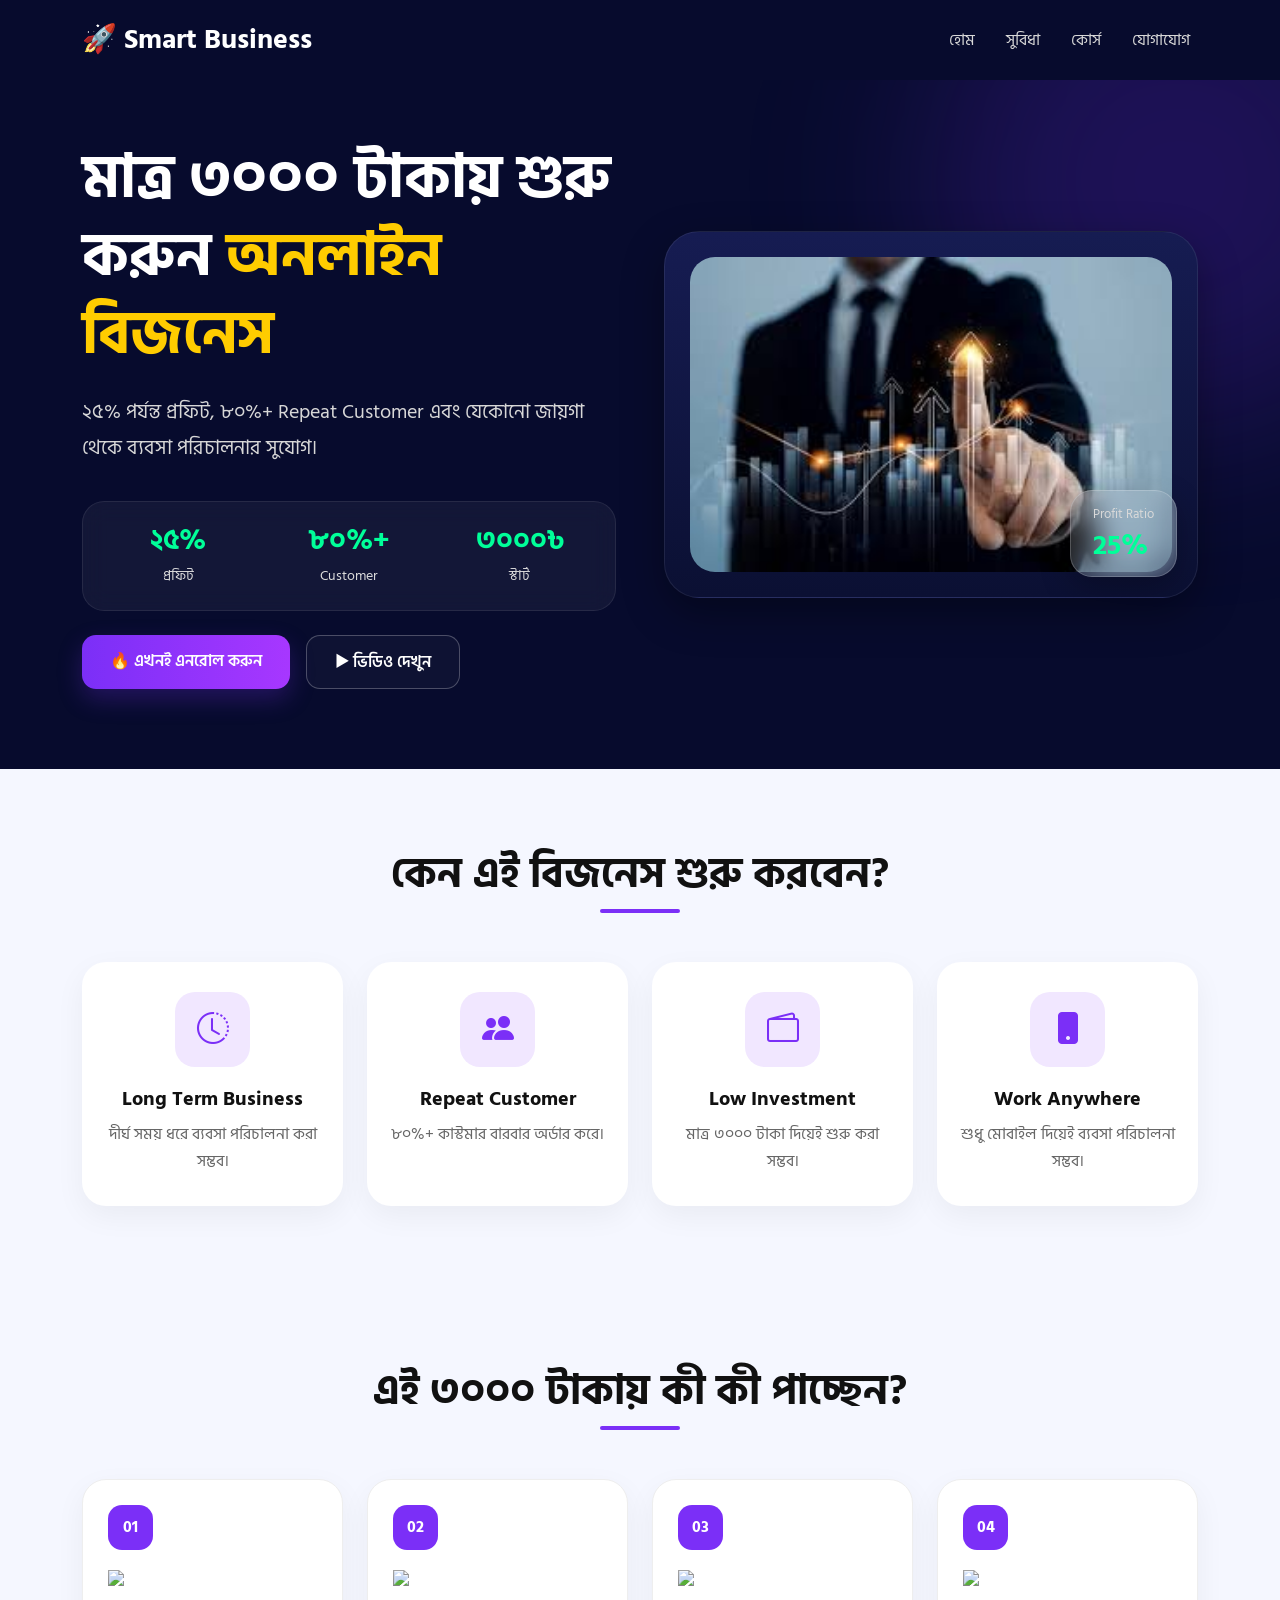
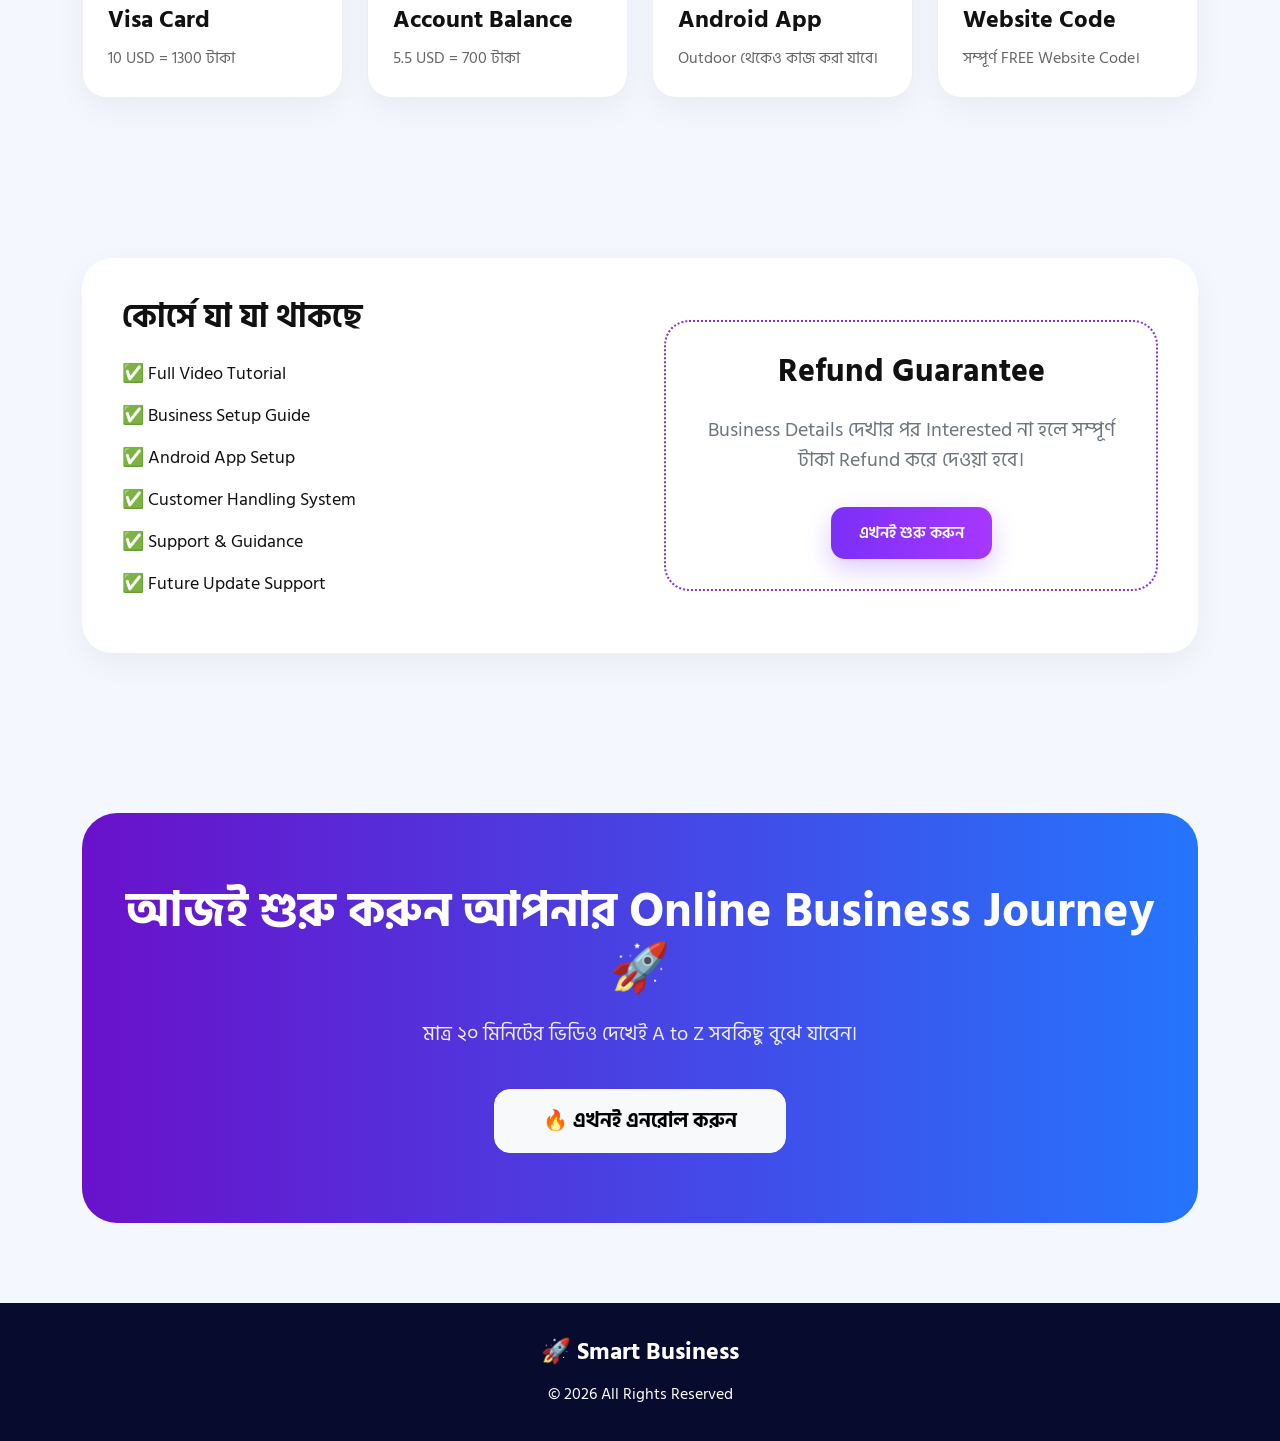
==== commit 82180906: "design Ok" ====
--- a/index.html
+++ b/index.html
@@ -1,26 +1,28 @@
 <!DOCTYPE html>
 <html lang="bn">
 <head>
-  <meta charset="UTF-8">
-  <meta name="viewport" content="width=device-width, initial-scale=1.0">
-
-  <title>Smart Business Course</title>
-
-  <!-- Bootstrap -->
-  <link href="https://cdn.jsdelivr.net/npm/bootstrap@5.3.3/dist/css/bootstrap.min.css" rel="stylesheet">
-
-  <!-- Google Font -->
-  <link href="https://fonts.googleapis.com/css2?family=Hind+Siliguri:wght@400;500;600;700&display=swap" rel="stylesheet">
-
-  <!-- Icons -->
-  <link rel="stylesheet" href="https://cdn.jsdelivr.net/npm/bootstrap-icons@1.11.3/font/bootstrap-icons.min.css">
-
-  <link rel="stylesheet" href="style.css">
+
+<meta charset="UTF-8">
+<meta name="viewport" content="width=device-width, initial-scale=1.0">
+
+<title>Smart Business Course</title>
+
+<!-- Bootstrap -->
+<link href="https://cdn.jsdelivr.net/npm/bootstrap@5.3.3/dist/css/bootstrap.min.css" rel="stylesheet">
+
+<!-- Bootstrap Icons -->
+<link rel="stylesheet" href="https://cdn.jsdelivr.net/npm/bootstrap-icons@1.11.3/font/bootstrap-icons.min.css">
+
+<!-- Google Font -->
+<link href="https://fonts.googleapis.com/css2?family=Hind+Siliguri:wght@400;500;600;700&display=swap" rel="stylesheet">
+
+<!-- Custom Style -->
+<link rel="stylesheet" href="style.css">
 
 </head>
 <body>
 
-<!-- Navbar -->
+<!-- NAVBAR -->
 
 <nav class="navbar navbar-expand-lg">
 
@@ -61,17 +63,13 @@
 
       </ul>
 
-      <a href="#" class="btn btn-main ms-lg-4 mt-3 mt-lg-0">
-        এখনই এনরোল করুন
-      </a>
-
     </div>
 
   </div>
 
 </nav>
 
-<!-- Hero -->
+<!-- HERO -->
 
 <section class="hero">
 
@@ -121,6 +119,8 @@
 
         </div>
 
+        <!-- BUTTONS -->
+
         <div class="d-flex gap-3 flex-wrap mt-4 justify-content-center justify-content-lg-start">
 
           <a href="#" class="btn btn-main">
@@ -139,11 +139,14 @@
 
         <div class="hero-card">
 
-          <img src="images.jpg">
+          <img src="images.jpg" alt="Business Image">
 
           <div class="floating-badge">
+
             <small>Profit Ratio</small>
+
             <h4>25%</h4>
+
           </div>
 
         </div>
@@ -156,7 +159,7 @@
 
 </section>
 
-<!-- Features -->
+<!-- FEATURES -->
 
 <section>
 
@@ -166,75 +169,107 @@
       <h2>কেন এই বিজনেস শুরু করবেন?</h2>
     </div>
 
-    <div class="row g-4">
-
-      <div class="col-md-6 col-lg-3">
-
+    <!-- Desktop -->
+
+    <div class="row g-4 d-none d-md-flex">
+
+      <div class="col-md-6 col-lg-3">
         <div class="feature-card">
-
           <div class="feature-icon">
             <i class="bi bi-clock-history"></i>
           </div>
-
           <h5>Long Term Business</h5>
-
-          <p>
-            দীর্ঘ সময় ধরে ব্যবসা পরিচালনা করা সম্ভব।
-          </p>
-
-        </div>
-
-      </div>
-
-      <div class="col-md-6 col-lg-3">
-
+          <p>দীর্ঘ সময় ধরে ব্যবসা পরিচালনা করা সম্ভব।</p>
+        </div>
+      </div>
+
+      <div class="col-md-6 col-lg-3">
         <div class="feature-card">
-
           <div class="feature-icon">
             <i class="bi bi-people-fill"></i>
           </div>
-
           <h5>Repeat Customer</h5>
-
-          <p>
-            ৮০%+ কাস্টমার বারবার অর্ডার করে।
-          </p>
-
-        </div>
-
-      </div>
-
-      <div class="col-md-6 col-lg-3">
-
+          <p>৮০%+ কাস্টমার বারবার অর্ডার করে।</p>
+        </div>
+      </div>
+
+      <div class="col-md-6 col-lg-3">
         <div class="feature-card">
-
           <div class="feature-icon">
             <i class="bi bi-wallet2"></i>
           </div>
-
           <h5>Low Investment</h5>
-
-          <p>
-            মাত্র ৩০০০ টাকা দিয়েই শুরু করা সম্ভব।
-          </p>
-
-        </div>
-
-      </div>
-
-      <div class="col-md-6 col-lg-3">
-
+          <p>মাত্র ৩০০০ টাকা দিয়েই শুরু করা সম্ভব।</p>
+        </div>
+      </div>
+
+      <div class="col-md-6 col-lg-3">
         <div class="feature-card">
-
           <div class="feature-icon">
             <i class="bi bi-phone-fill"></i>
           </div>
-
           <h5>Work Anywhere</h5>
-
-          <p>
-            শুধু মোবাইল দিয়েই ব্যবসা পরিচালনা সম্ভব।
-          </p>
+          <p>শুধু মোবাইল দিয়েই ব্যবসা পরিচালনা সম্ভব।</p>
+        </div>
+      </div>
+
+    </div>
+
+    <!-- Mobile -->
+
+    <div class="d-block d-md-none">
+
+      <div class="mobile-combined-card">
+
+        <div class="mobile-item">
+
+          <div class="mobile-icon">
+            <i class="bi bi-clock-history"></i>
+          </div>
+
+          <div class="mobile-content">
+            <h5>Long Term Business</h5>
+            <p>দীর্ঘ সময় ধরে ব্যবসা পরিচালনা করা সম্ভব।</p>
+          </div>
+
+        </div>
+
+        <div class="mobile-item">
+
+          <div class="mobile-icon">
+            <i class="bi bi-people-fill"></i>
+          </div>
+
+          <div class="mobile-content">
+            <h5>Repeat Customer</h5>
+            <p>৮০%+ কাস্টমার বারবার অর্ডার করে।</p>
+          </div>
+
+        </div>
+
+        <div class="mobile-item">
+
+          <div class="mobile-icon">
+            <i class="bi bi-wallet2"></i>
+          </div>
+
+          <div class="mobile-content">
+            <h5>Low Investment</h5>
+            <p>মাত্র ৩০০০ টাকা দিয়েই শুরু করা সম্ভব।</p>
+          </div>
+
+        </div>
+
+        <div class="mobile-item">
+
+          <div class="mobile-icon">
+            <i class="bi bi-phone-fill"></i>
+          </div>
+
+          <div class="mobile-content">
+            <h5>Work Anywhere</h5>
+            <p>শুধু মোবাইল দিয়েই ব্যবসা পরিচালনা সম্ভব।</p>
+          </div>
 
         </div>
 
@@ -246,7 +281,7 @@
 
 </section>
 
-<!-- Packages -->
+<!-- PACKAGES -->
 
 <section>
 
@@ -256,75 +291,103 @@
       <h2>এই ৩০০০ টাকায় কী কী পাচ্ছেন?</h2>
     </div>
 
-    <div class="row g-4">
-
-      <div class="col-md-6 col-lg-3">
-
+    <!-- Desktop -->
+
+    <div class="row g-4 d-none d-md-flex">
+
+      <div class="col-md-6 col-lg-3">
         <div class="package-card">
-
           <div class="package-number">01</div>
-
           <img src="https://cdn-icons-png.flaticon.com/512/196/196578.png">
-
           <h4>Visa Card</h4>
-
-          <p>
-            10 USD = 1300 টাকা
-          </p>
-
-        </div>
-
-      </div>
-
-      <div class="col-md-6 col-lg-3">
-
+          <p>10 USD = 1300 টাকা</p>
+        </div>
+      </div>
+
+      <div class="col-md-6 col-lg-3">
         <div class="package-card">
-
           <div class="package-number">02</div>
-
           <img src="https://cdn-icons-png.flaticon.com/512/2489/2489756.png">
-
           <h4>Account Balance</h4>
-
-          <p>
-            5.5 USD = 700 টাকা
-          </p>
-
-        </div>
-
-      </div>
-
-      <div class="col-md-6 col-lg-3">
-
+          <p>5.5 USD = 700 টাকা</p>
+        </div>
+      </div>
+
+      <div class="col-md-6 col-lg-3">
         <div class="package-card">
-
           <div class="package-number">03</div>
-
           <img src="https://cdn-icons-png.flaticon.com/512/888/888879.png">
-
           <h4>Android App</h4>
-
-          <p>
-            Outdoor থেকেও কাজ করা যাবে।
-          </p>
-
-        </div>
-
-      </div>
-
-      <div class="col-md-6 col-lg-3">
-
+          <p>Outdoor থেকেও কাজ করা যাবে।</p>
+        </div>
+      </div>
+
+      <div class="col-md-6 col-lg-3">
         <div class="package-card">
-
           <div class="package-number">04</div>
-
           <img src="https://cdn-icons-png.flaticon.com/512/1006/1006771.png">
-
           <h4>Website Code</h4>
-
-          <p>
-            সম্পূর্ণ FREE Website Code।
-          </p>
+          <p>সম্পূর্ণ FREE Website Code।</p>
+        </div>
+      </div>
+
+    </div>
+
+    <!-- Mobile -->
+
+    <div class="d-block d-md-none">
+
+      <div class="mobile-combined-card">
+
+        <div class="mobile-item">
+
+          <div class="mobile-icon">
+            <img src="https://cdn-icons-png.flaticon.com/512/196/196578.png">
+          </div>
+
+          <div class="mobile-content">
+            <h5>Visa Card</h5>
+            <p>10 USD = 1300 টাকা</p>
+          </div>
+
+        </div>
+
+        <div class="mobile-item">
+
+          <div class="mobile-icon">
+            <img src="https://cdn-icons-png.flaticon.com/512/2489/2489756.png">
+          </div>
+
+          <div class="mobile-content">
+            <h5>Account Balance</h5>
+            <p>5.5 USD = 700 টাকা</p>
+          </div>
+
+        </div>
+
+        <div class="mobile-item">
+
+          <div class="mobile-icon">
+            <img src="https://cdn-icons-png.flaticon.com/512/888/888879.png">
+          </div>
+
+          <div class="mobile-content">
+            <h5>Android App</h5>
+            <p>Outdoor থেকেও কাজ করা যাবে।</p>
+          </div>
+
+        </div>
+
+        <div class="mobile-item">
+
+          <div class="mobile-icon">
+            <img src="https://cdn-icons-png.flaticon.com/512/1006/1006771.png">
+          </div>
+
+          <div class="mobile-content">
+            <h5>Website Code</h5>
+            <p>সম্পূর্ণ FREE Website Code।</p>
+          </div>
 
         </div>
 
@@ -336,7 +399,7 @@
 
 </section>
 
-<!-- Course -->
+<!-- COURSE -->
 
 <section>
 
@@ -367,18 +430,22 @@
 
         <div class="col-lg-6">
 
-          <h2 class="fw-bold mb-4">
-            Refund Guarantee
-          </h2>
-
-          <p class="fs-5 text-secondary">
-            Business Details দেখার পর Interested না হলে
-            সম্পূর্ণ টাকা Refund করে দেওয়া হবে।
-          </p>
-
-          <a href="#" class="btn btn-main mt-3">
-            এখনই শুরু করুন
-          </a>
+          <div class="refund-card text-center">
+
+            <h2 class="fw-bold mb-4">
+              Refund Guarantee
+            </h2>
+
+            <p class="fs-5 text-secondary">
+              Business Details দেখার পর Interested না হলে
+              সম্পূর্ণ টাকা Refund করে দেওয়া হবে।
+            </p>
+
+            <a href="#" class="btn btn-main mt-3">
+              এখনই শুরু করুন
+            </a>
+
+          </div>
 
         </div>
 
@@ -417,7 +484,7 @@
 
 </section>
 
-<!-- Footer -->
+<!-- FOOTER -->
 
 <footer>
 
--- a/style.css
+++ b/style.css
@@ -1,395 +1,532 @@
-
-    *{
-      margin:0;
-      padding:0;
-      box-sizing:border-box;
-      font-family:'Hind Siliguri',sans-serif;
-    }
-
-    body{
-      background:#f5f7ff;
-      overflow-x:hidden;
-      color:#111;
-    }
-
-    a{
-      text-decoration:none;
-    }
-
-    /* Navbar */
-
-    .navbar{
-      background:#070b2d;
-      padding:14px 0;
-    }
-
-    .navbar-brand{
-      color:#fff !important;
-      font-weight:700;
-      font-size:28px;
-    }
-
-    .nav-link{
-      color:#d6d6d6 !important;
-      margin-left:15px;
-      transition:0.3s;
-    }
-
-    .nav-link:hover{
-      color:#fff !important;
-    }
-
-    /* Buttons */
-
-    .btn-main{
-      background:linear-gradient(90deg,#7b2ff7,#a737ff);
-      color:#fff;
-      border:none;
-      padding:14px 28px;
-      border-radius:14px;
-      font-weight:600;
-      transition:0.3s;
-      box-shadow:0 10px 25px rgba(123,47,247,0.25);
-    }
-
-    .btn-main:hover{
-      color:#fff;
-      transform:translateY(-2px);
-    }
-
-    .btn-outline-custom{
-      border:1px solid rgba(255,255,255,0.2);
-      color:#fff;
-      padding:14px 28px;
-      border-radius:14px;
-      font-weight:600;
-    }
-
-    /* Hero */
-
-    .hero{
-      background:#070b2d;
-      color:#fff;
-      padding:90px 0 70px;
-      position:relative;
-      overflow:hidden;
-    }
-
-    .hero::before{
-      content:'';
-      position:absolute;
-      width:500px;
-      height:500px;
-      background:rgba(123,47,247,0.2);
-      border-radius:50%;
-      top:-150px;
-      right:-150px;
-      filter:blur(80px);
-    }
-
-    .hero h1{
-      font-size:60px;
-      font-weight:700;
-      line-height:1.3;
-      margin-bottom:20px;
-    }
-
-    .hero h1 span{
-      color:#ffcc00;
-    }
-
-    .hero p{
-      color:#d7d7d7;
-      font-size:20px;
-      line-height:1.8;
-    }
-
-    .stats-card{
-      background:rgba(255,255,255,0.05);
-      border:1px solid rgba(255,255,255,0.08);
-      border-radius:22px;
-      padding:22px;
-      margin-top:35px;
-      backdrop-filter:blur(12px);
-    }
-
-    .stats-item h3{
-      color:#00ff9d;
-      font-weight:700;
-      margin-bottom:8px;
-    }
-
-    .stats-item p{
-      font-size:15px;
-      margin:0;
-      color:#ddd;
-    }
-
-    /* Hero Image Card */
-
-    .hero-card{
-      background:linear-gradient(180deg,#161c52,#0b1033);
-      border-radius:35px;
-      padding:25px;
-      position:relative;
-      box-shadow:0 15px 40px rgba(0,0,0,0.35);
-      border:1px solid rgba(255,255,255,0.08);
-    }
-
-    .hero-card img{
-      width:100%;
-      border-radius:22px;
-    }
-
-    .floating-badge{
-      position:absolute;
-      bottom:-20px;
-      right:-10px;
-      background:#fff;
-      color:#111;
-      border-radius:18px;
-      padding:18px;
-      width:170px;
-      box-shadow:0 10px 30px rgba(0,0,0,0.2);
-    }
-
-    .floating-badge h4{
-      font-weight:700;
-      font-size:36px;
-      color:#7b2ff7;
-    }
-
-    /* Section */
-
-    section{
-      padding:80px 0;
-    }
-
-    .section-title{
-      text-align:center;
-      margin-bottom:55px;
-    }
-
-    .section-title h2{
-      font-size:42px;
-      font-weight:700;
-      position:relative;
-      display:inline-block;
-    }
-
-    .section-title h2::after{
-      content:'';
-      width:80px;
-      height:4px;
-      background:#7b2ff7;
-      position:absolute;
-      left:50%;
-      transform:translateX(-50%);
-      bottom:-14px;
-      border-radius:10px;
-    }
-
-    /* Feature Card */
-
-    .feature-card{
-      background:#fff;
-      border-radius:24px;
-      padding:30px 20px;
-      text-align:center;
-      transition:0.3s;
-      height:100%;
-      box-shadow:0 10px 30px rgba(0,0,0,0.05);
-    }
-
-    .feature-card:hover{
-      transform:translateY(-6px);
-    }
-
-    .feature-icon{
-      width:75px;
-      height:75px;
-      margin:auto;
-      border-radius:22px;
-      display:flex;
-      align-items:center;
-      justify-content:center;
-      font-size:34px;
-      margin-bottom:22px;
-      background:#f1e7ff;
-      color:#7b2ff7;
-    }
-
-    .feature-card h5{
-      font-weight:700;
-      margin-bottom:10px;
-    }
-
-    .feature-card p{
-      color:#666;
-      font-size:15px;
-      line-height:1.7;
-    }
-
-    /* Package */
-
-    .package-card{
-      background:#fff;
-      border-radius:24px;
-      padding:25px;
-      height:100%;
-      transition:0.3s;
-      box-shadow:0 10px 30px rgba(0,0,0,0.05);
-      border:1px solid #eee;
-    }
-
-    .package-card:hover{
-      transform:translateY(-6px);
-    }
-
-    .package-number{
-      width:45px;
-      height:45px;
-      background:#7b2ff7;
-      color:#fff;
-      border-radius:14px;
-      display:flex;
-      align-items:center;
-      justify-content:center;
-      font-weight:700;
-      margin-bottom:18px;
-    }
-
-    .package-card img{
-      width:85px;
-      margin-bottom:20px;
-    }
-
-    .package-card h4{
-      font-weight:700;
-      margin-bottom:10px;
-    }
-
-    .package-card p{
-      color:#666;
-      line-height:1.8;
-      margin:0;
-    }
-
-    /* Course Section */
-
-    .course-box{
-      background:#fff;
-      border-radius:30px;
-      padding:40px;
-      box-shadow:0 10px 30px rgba(0,0,0,0.05);
-    }
-
-    .course-list li{
-      margin-bottom:15px;
-      font-size:18px;
-    }
-
-    /* CTA */
-
-    .cta{
-      background:linear-gradient(90deg,#6a11cb,#2575fc);
-      border-radius:35px;
-      padding:70px 30px;
-      text-align:center;
-      color:#fff;
-    }
-
-    .cta h2{
-      font-size:50px;
-      font-weight:700;
-      margin-bottom:20px;
-    }
-
-    .cta p{
-      font-size:20px;
-      color:#eee;
-    }
-
-    /* Footer */
-
-    footer{
-      background:#070b2d;
-      color:#fff;
-      padding:35px 0;
-      text-align:center;
-    }
-
-    /* Mobile */
-
-    @media(max-width:768px){
-
-      .hero{
-        padding-top:60px;
-        text-align:center;
-      }
-
-      .hero h1{
-        font-size:38px;
-      }
-
-      .hero p{
-        font-size:17px;
-      }
-
-      .stats-card{
-        padding:18px 10px;
-      }
-
-      .stats-item{
-        background:rgba(255,255,255,0.06);
-        border-radius:16px;
-        padding:15px 10px;
-        margin-bottom:10px;
-      }
-
-      .hero-card{
-        margin-top:40px;
-        border-radius:28px;
-        padding:18px;
-      }
-
-      .floating-badge{
-        width:140px;
-        padding:15px;
-        right:0;
-      }
-
-      .floating-badge h4{
-        font-size:28px;
-      }
-
-      .section-title h2{
-        font-size:30px;
-      }
-
-      .feature-card{
-        border-radius:22px;
-      }
-
-      .package-card{
-        border-radius:22px;
-      }
-
-      .course-box{
-        padding:25px;
-      }
-
-      .cta{
-        padding:50px 20px;
-        border-radius:28px;
-      }
-
-      .cta h2{
-        font-size:34px;
-      }
-
-      .cta p{
-        font-size:16px;
-      }
-
-    }
+*{
+  margin:0;
+  padding:0;
+  box-sizing:border-box;
+  font-family:'Hind Siliguri',sans-serif;
+}
+
+body{
+  background:#f5f7ff;
+  overflow-x:hidden;
+  color:#111;
+}
+
+a{
+  text-decoration:none;
+}
+
+/* =========================
+   NAVBAR
+========================= */
+
+.navbar{
+  background:#070b2d;
+  padding:14px 0;
+}
+
+.navbar-brand{
+  color:#fff !important;
+  font-size:28px;
+  font-weight:700;
+}
+
+.nav-link{
+  color:#d8d8d8 !important;
+  margin-left:15px;
+}
+
+.nav-link:hover{
+  color:#fff !important;
+}
+
+/* =========================
+   HERO
+========================= */
+
+.hero{
+  background:#070b2d;
+  color:#fff;
+  padding:60px 0 80px;
+  overflow:hidden;
+  position:relative;
+}
+
+.hero::before{
+  content:'';
+  position:absolute;
+  width:500px;
+  height:500px;
+  background:rgba(123,47,247,0.2);
+  border-radius:50%;
+  top:-150px;
+  right:-150px;
+  filter:blur(90px);
+}
+
+.hero h1{
+  font-size:60px;
+  font-weight:700;
+  line-height:1.3;
+  margin-bottom:20px;
+}
+
+.hero h1 span{
+  color:#ffcc00;
+}
+
+.hero p{
+  color:#d7d7d7;
+  font-size:20px;
+  line-height:1.8;
+}
+
+/* =========================
+   BUTTONS
+========================= */
+
+.btn-main{
+  background:linear-gradient(90deg,#7b2ff7,#a737ff);
+  color:#fff;
+  border:none;
+  padding:14px 28px;
+  border-radius:14px;
+  font-weight:600;
+  box-shadow:0 10px 25px rgba(123,47,247,0.25);
+  transition:0.3s;
+}
+
+.btn-main:hover{
+  transform:translateY(-2px);
+  color:#fff;
+}
+
+.btn-outline-custom{
+  border:1px solid rgba(255,255,255,0.25);
+  color:#fff;
+  padding:14px 28px;
+  border-radius:14px;
+  font-weight:600;
+  transition:0.3s;
+  background:rgba(255,255,255,0.03);
+}
+
+.btn-outline-custom:hover{
+  background:#fff;
+  color:#111;
+}
+
+/* =========================
+   STATS
+========================= */
+
+.stats-card{
+  background:rgba(255,255,255,0.05);
+  border:1px solid rgba(255,255,255,0.08);
+  border-radius:22px;
+  padding:22px;
+  margin-top:35px;
+  backdrop-filter:blur(12px);
+}
+
+.stats-item h3{
+  color:#00ff99;
+  font-weight:700;
+  margin-bottom:5px;
+}
+
+.stats-item p{
+  color:#ddd;
+  font-size:14px;
+  margin:0;
+}
+
+/* =========================
+   HERO CARD
+========================= */
+
+.hero-card{
+  background:linear-gradient(180deg,#161c52,#0b1033);
+  border-radius:35px;
+  padding:25px;
+  border:1px solid rgba(255,255,255,0.08);
+  box-shadow:0 15px 40px rgba(0,0,0,0.35);
+  position:relative;
+  overflow:hidden;
+}
+
+.hero-card img{
+  width:100%;
+  border-radius:25px;
+  display:block;
+}
+
+/* FLOATING BADGE */
+
+.floating-badge{
+  position:absolute;
+  bottom:20px;
+  right:20px;
+  background:rgba(255,255,255,0.12);
+  backdrop-filter:blur(14px);
+  border:1px solid rgba(255,255,255,0.2);
+  padding:14px 22px;
+  border-radius:22px;
+  color:#fff;
+  box-shadow:0 10px 30px rgba(0,0,0,0.25);
+}
+
+.floating-badge small{
+  display:block;
+  color:#d9d9d9;
+  font-size:13px;
+  margin-bottom:4px;
+}
+
+.floating-badge h4{
+  margin:0;
+  font-size:28px;
+  font-weight:700;
+  color:#00ff99;
+}
+
+/* =========================
+   SECTION
+========================= */
+
+section{
+  padding:80px 0;
+}
+
+.section-title{
+  text-align:center;
+  margin-bottom:55px;
+}
+
+.section-title h2{
+  font-size:42px;
+  font-weight:700;
+  position:relative;
+  display:inline-block;
+}
+
+.section-title h2::after{
+  content:'';
+  width:80px;
+  height:4px;
+  background:#7b2ff7;
+  position:absolute;
+  left:50%;
+  transform:translateX(-50%);
+  bottom:-14px;
+  border-radius:10px;
+}
+
+/* =========================
+   DESKTOP FEATURE CARD
+========================= */
+
+.feature-card{
+  background:#fff;
+  border-radius:24px;
+  padding:30px 20px;
+  text-align:center;
+  height:100%;
+  box-shadow:0 10px 30px rgba(0,0,0,0.05);
+}
+
+.feature-icon{
+  width:75px;
+  height:75px;
+  background:#f1e7ff;
+  color:#7b2ff7;
+  border-radius:20px;
+  display:flex;
+  align-items:center;
+  justify-content:center;
+  margin:auto;
+  margin-bottom:20px;
+  font-size:32px;
+}
+
+.feature-card h5{
+  font-weight:700;
+  margin-bottom:10px;
+}
+
+.feature-card p{
+  color:#666;
+  line-height:1.7;
+  margin:0;
+}
+
+/* =========================
+   DESKTOP PACKAGE CARD
+========================= */
+
+.package-card{
+  background:#fff;
+  border-radius:24px;
+  padding:25px;
+  height:100%;
+  box-shadow:0 10px 30px rgba(0,0,0,0.05);
+  border:1px solid #eee;
+}
+
+.package-number{
+  width:45px;
+  height:45px;
+  background:#7b2ff7;
+  color:#fff;
+  border-radius:14px;
+  display:flex;
+  align-items:center;
+  justify-content:center;
+  font-weight:700;
+  margin-bottom:20px;
+}
+
+.package-card img{
+  width:85px;
+  margin-bottom:20px;
+}
+
+.package-card h4{
+  font-weight:700;
+  margin-bottom:10px;
+}
+
+.package-card p{
+  color:#666;
+  line-height:1.7;
+  margin:0;
+}
+
+/* =========================
+   MOBILE COMBINED CARD
+========================= */
+
+.mobile-combined-card{
+  background:#fff;
+  border-radius:28px;
+  overflow:hidden;
+  box-shadow:0 15px 40px rgba(0,0,0,0.06);
+  border:1px solid #ededed;
+}
+
+.mobile-item{
+  display:flex;
+  align-items:flex-start;
+  gap:16px;
+  padding:22px 18px;
+  border-bottom:1px solid #f3f3f3;
+}
+
+.mobile-item:last-child{
+  border-bottom:none;
+}
+
+.mobile-icon{
+  min-width:65px;
+  width:65px;
+  height:65px;
+  border-radius:20px;
+  display:flex;
+  align-items:center;
+  justify-content:center;
+  font-size:28px;
+  background:linear-gradient(135deg,#7b2ff7,#9f44ff);
+  color:#fff;
+  box-shadow:0 10px 25px rgba(123,47,247,0.25);
+}
+
+.mobile-icon img{
+  width:34px;
+  height:34px;
+  object-fit:contain;
+  filter:brightness(0) invert(1);
+}
+
+.mobile-content h5{
+  font-size:19px;
+  font-weight:700;
+  margin-bottom:6px;
+}
+
+.mobile-content p{
+  color:#666;
+  line-height:1.7;
+  margin:0;
+  font-size:15px;
+}
+
+/* =========================
+   COURSE BOX
+========================= */
+
+.course-box{
+  background:#fff;
+  border-radius:30px;
+  padding:40px;
+  box-shadow:0 10px 30px rgba(0,0,0,0.05);
+}
+
+.course-list li{
+  margin-bottom:15px;
+  font-size:18px;
+}
+
+/* =========================
+   REFUND CARD
+========================= */
+
+.refund-card{
+  border: 2px dotted #7b2ff7;
+  border-radius: 25px;
+  padding: 30px;
+  background: #fff;
+  transition: 0.3s;
+}
+
+.refund-card:hover{
+  background: #fdfbff;
+}
+
+/* =========================
+   CTA
+========================= */
+
+.cta{
+  background:linear-gradient(90deg,#6a11cb,#2575fc);
+  color:#fff;
+  border-radius:35px;
+  padding:70px 30px;
+  text-align:center;
+}
+
+.cta h2{
+  font-size:48px;
+  font-weight:700;
+  margin-bottom:20px;
+}
+
+.cta p{
+  color:#eee;
+  font-size:20px;
+}
+
+/* =========================
+   FOOTER
+========================= */
+
+footer{
+  background:#070b2d;
+  color:#fff;
+  text-align:center;
+  padding:35px 0;
+}
+
+/* =========================
+   MOBILE
+========================= */
+
+@media(max-width:768px){
+
+  .hero{
+    text-align:center;
+    padding-top:60px;
+  }
+
+  .hero h1{
+    font-size:38px;
+  }
+
+  .hero p{
+    font-size:17px;
+  }
+
+  .stats-card{
+    padding:18px 10px;
+  }
+
+  .stats-item{
+    background:rgba(255,255,255,0.06);
+    border-radius:16px;
+    padding:15px 10px;
+  }
+
+  .hero-card{
+    margin-top:20px;
+    padding:18px;
+    border-radius:28px;
+  }
+
+  .hero-card img{
+    border-radius:18px;
+  }
+
+  .floating-badge{
+    bottom:14px;
+    right:14px;
+    padding:10px 16px;
+    border-radius:18px;
+  }
+
+  .floating-badge h4{
+    font-size:22px;
+  }
+
+  .floating-badge small{
+    font-size:11px;
+  }
+
+  .section-title{
+    margin-bottom:35px;
+  }
+
+  .section-title h2{
+    font-size:30px;
+  }
+
+  .course-box{
+    padding:25px;
+  }
+
+  .cta{
+    padding:50px 20px;
+  }
+
+  .cta h2{
+    font-size:32px;
+  }
+
+  .cta p{
+    font-size:16px;
+  }
+
+  .mobile-item{
+    padding:20px 16px;
+  }
+
+  .mobile-icon{
+    width:58px;
+    height:58px;
+    min-width:58px;
+    border-radius:18px;
+    font-size:24px;
+  }
+
+  .mobile-content h5{
+    font-size:17px;
+  }
+
+  .mobile-content p{
+    font-size:14px;
+  }
+
+  .btn-main,
+  .btn-outline-custom{
+    width:100%;
+    text-align:center;
+  }
+
+}
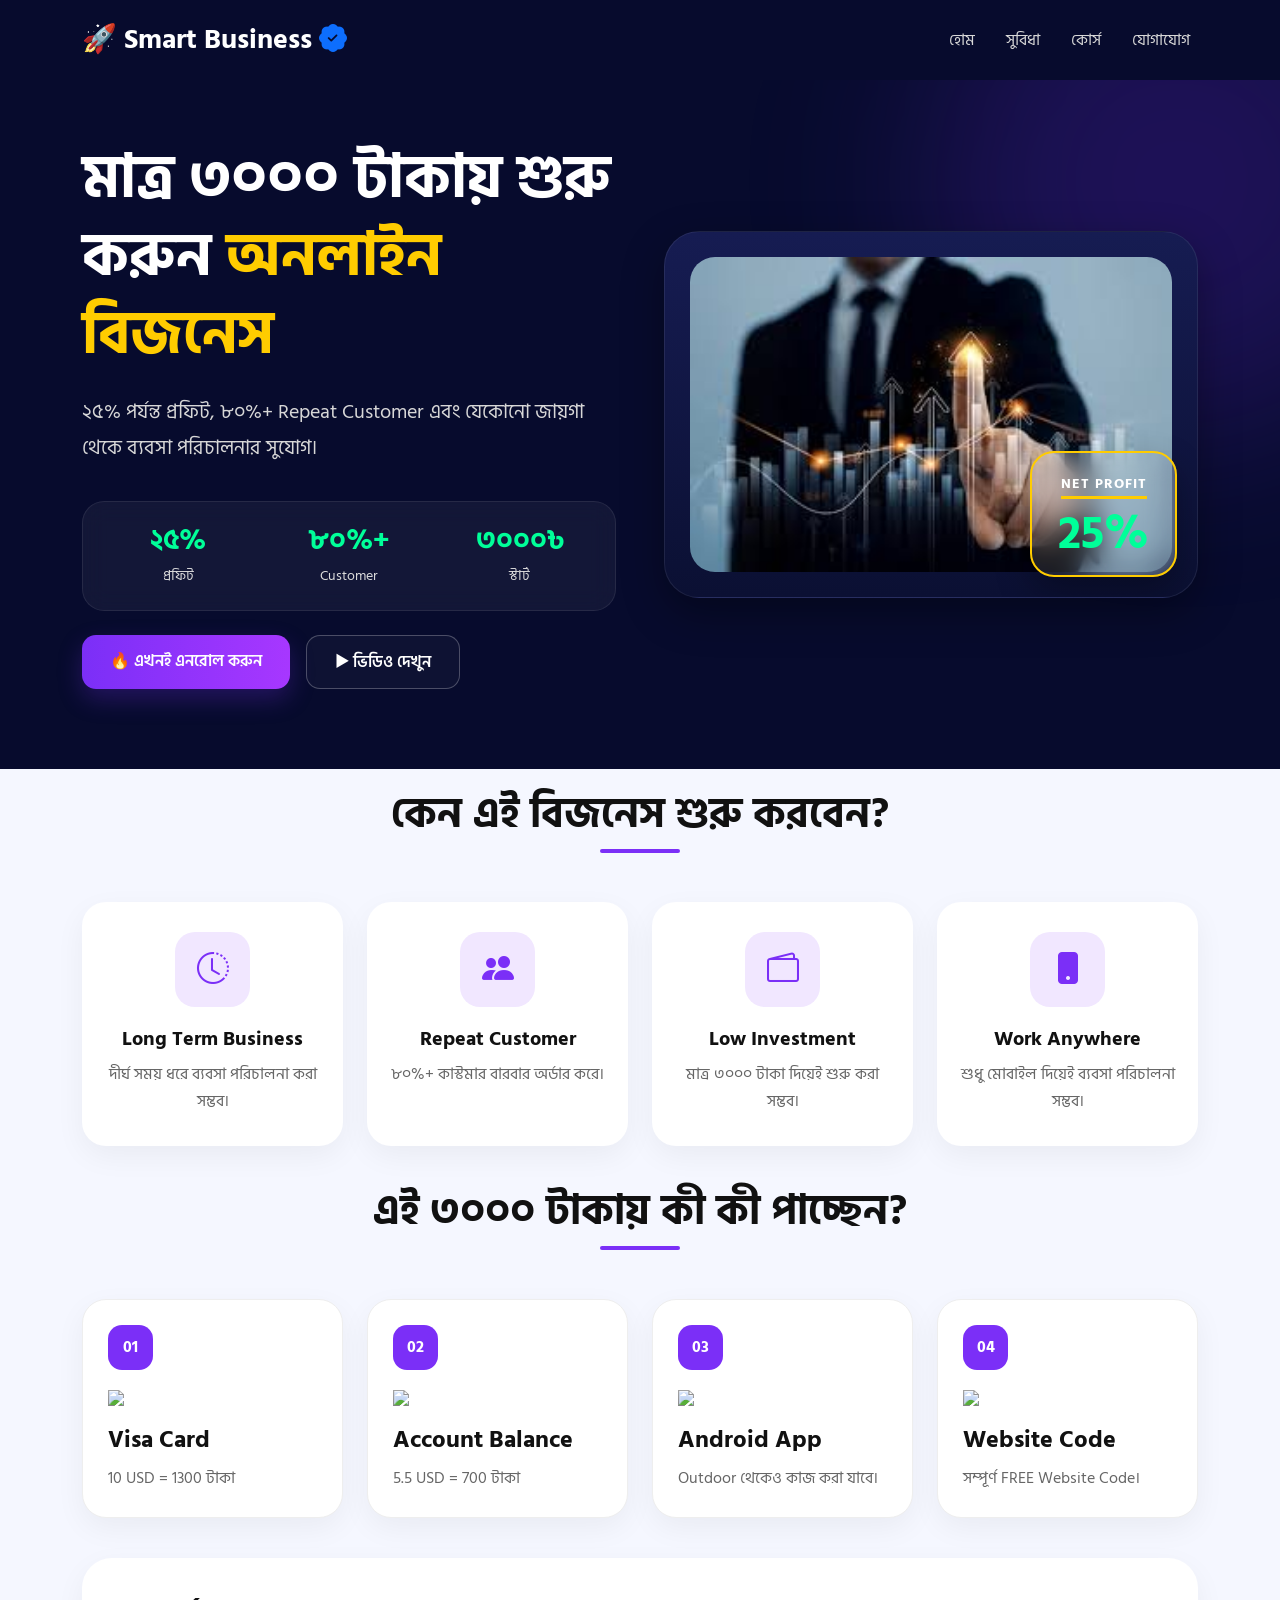
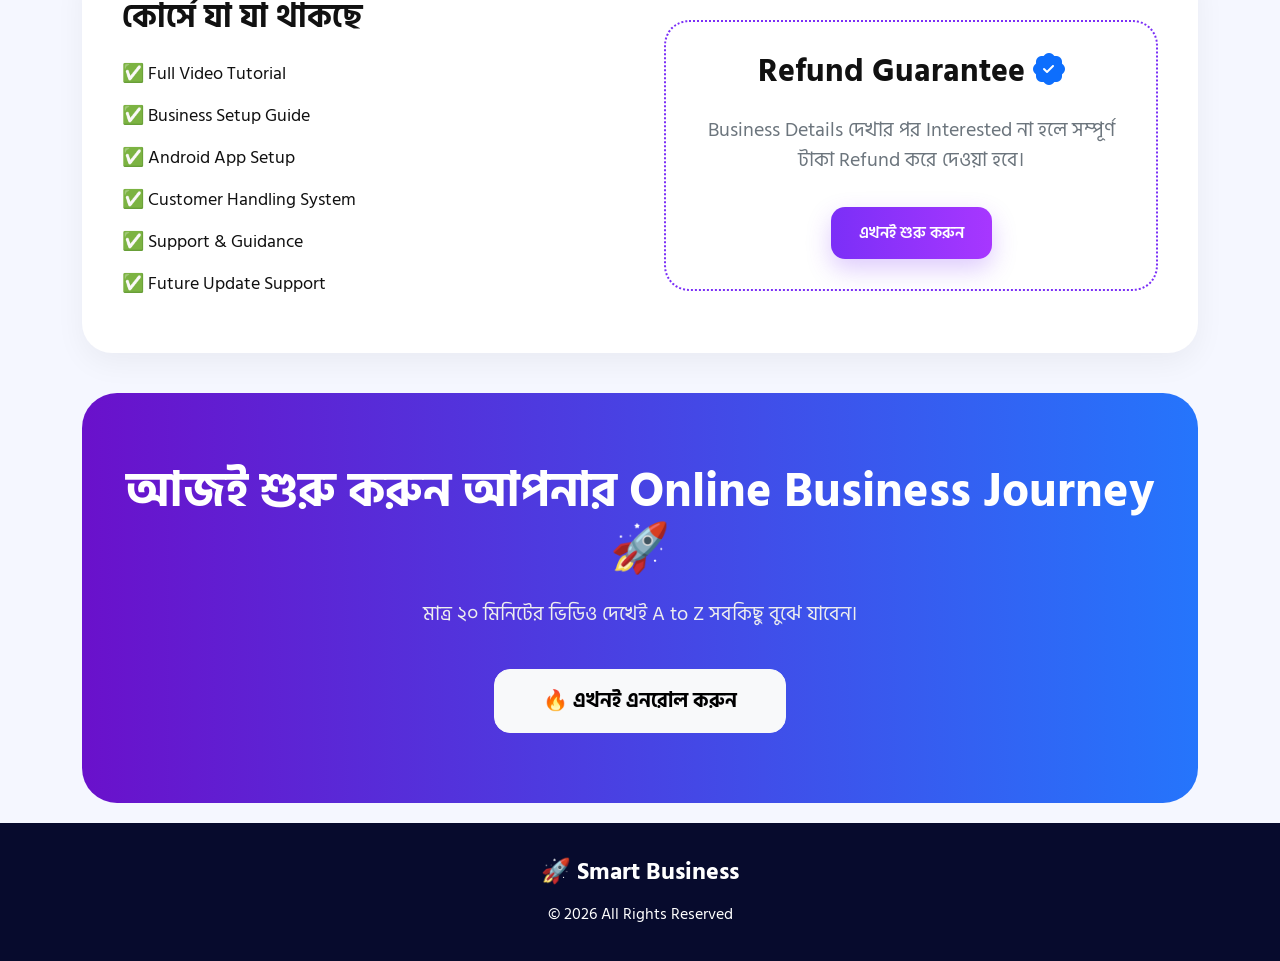
==== commit 0471bef2: "Full Design OK" ====
--- a/index.html
+++ b/index.html
@@ -5,7 +5,7 @@
 <meta charset="UTF-8">
 <meta name="viewport" content="width=device-width, initial-scale=1.0">
 
-<title>Smart Business Course</title>
+<title>Smart Business Course </title>
 
 <!-- Bootstrap -->
 <link href="https://cdn.jsdelivr.net/npm/bootstrap@5.3.3/dist/css/bootstrap.min.css" rel="stylesheet">
@@ -29,7 +29,7 @@
   <div class="container">
 
     <a class="navbar-brand" href="#">
-      🚀 Smart Business
+      🚀 Smart Business <i class="bi bi-patch-check-fill text-primary"></i>
     </a>
 
     <button class="navbar-toggler bg-white"
@@ -143,7 +143,7 @@
 
           <div class="floating-badge">
 
-            <small>Profit Ratio</small>
+            <small>Net Profit</small>
 
             <h4>25%</h4>
 
@@ -433,7 +433,7 @@
           <div class="refund-card text-center">
 
             <h2 class="fw-bold mb-4">
-              Refund Guarantee
+              Refund Guarantee <i class="bi bi-patch-check-fill text-primary"></i>
             </h2>
 
             <p class="fs-5 text-secondary">
--- a/style.css
+++ b/style.css
@@ -166,27 +166,34 @@
   position:absolute;
   bottom:20px;
   right:20px;
-  background:rgba(255,255,255,0.12);
+  background:rgba(255,255,255,0.1);
   backdrop-filter:blur(14px);
-  border:1px solid rgba(255,255,255,0.2);
-  padding:14px 22px;
-  border-radius:22px;
-  color:#fff;
-  box-shadow:0 10px 30px rgba(0,0,0,0.25);
+  border: 2px solid #ffcc00;
+  padding:18px 26px;
+  border-radius:24px;
+  color:#fff;
+  box-shadow: 0 15px 35px rgba(0,0,0,0.3);
+  text-align: center;
 }
 
 .floating-badge small{
-  display:block;
-  color:#d9d9d9;
-  font-size:13px;
-  margin-bottom:4px;
+  display:inline-block;
+  color:#fff;
+  font-size:14px;
+  font-weight:900;
+  margin-bottom:12px;
+  border-bottom: 3px solid #ffcc00;
+  padding-bottom: 2px;
+  text-transform: uppercase;
+  letter-spacing: 1px;
 }
 
 .floating-badge h4{
   margin:0;
-  font-size:28px;
-  font-weight:700;
+  font-size:46px;
+  font-weight:900;
   color:#00ff99;
+  line-height: 1;
 }
 
 /* =========================
@@ -194,7 +201,7 @@
 ========================= */
 
 section{
-  padding:80px 0;
+  padding:20px 0;
 }
 
 .section-title{
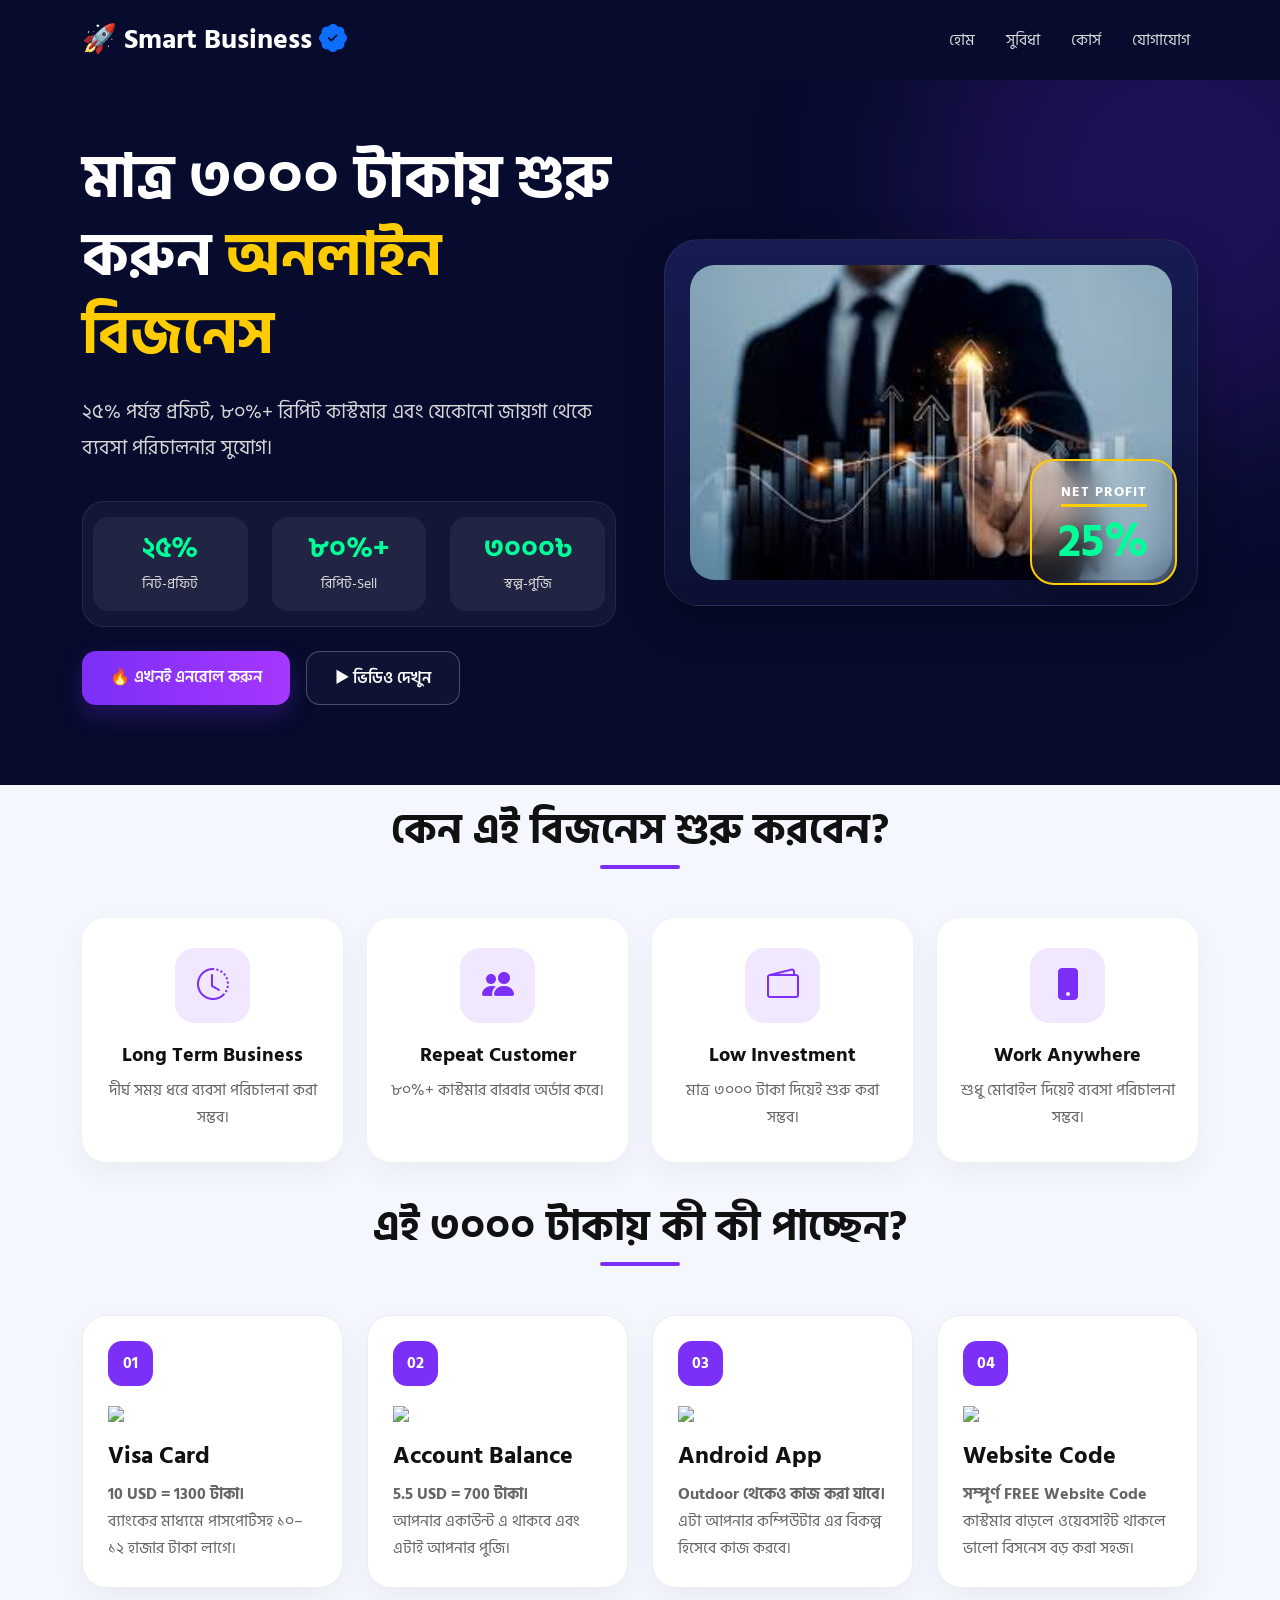
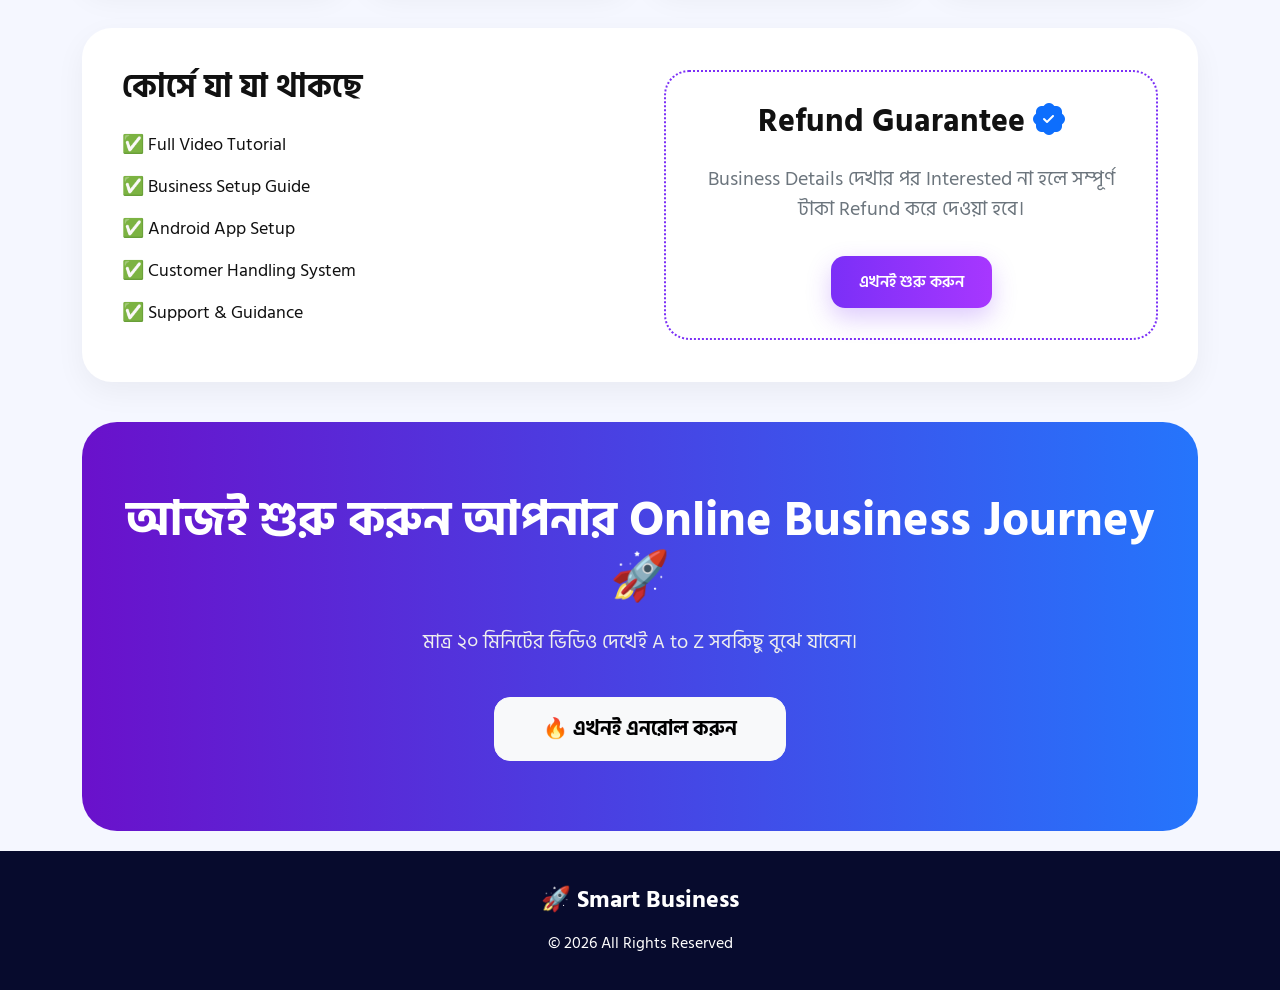
==== commit ac93bf96: "Desing Retuched and completed" ====
--- a/index.html
+++ b/index.html
@@ -86,7 +86,7 @@
         </h1>
 
         <p>
-          ২৫% পর্যন্ত প্রফিট, ৮০%+ Repeat Customer
+          ২৫% পর্যন্ত প্রফিট, ৮০%+ রিপিট কাস্টমার
           এবং যেকোনো জায়গা থেকে ব্যবসা পরিচালনার সুযোগ।
         </p>
 
@@ -96,22 +96,22 @@
 
             <div class="col-4">
               <div class="stats-item">
-                <h3>২৫%</h3>
-                <p>প্রফিট</p>
+                <h3>২৫%</h3> 
+                <p>নিট-প্রফিট</p>
               </div>
             </div>
 
             <div class="col-4">
               <div class="stats-item">
                 <h3>৮০%+</h3>
-                <p>Customer</p>
+                <p>রিপিট-Sell</p>
               </div>
             </div>
 
             <div class="col-4">
               <div class="stats-item">
                 <h3>৩০০০৳</h3>
-                <p>স্টার্ট</p>
+                <p>স্বল্প-পুজি</p>
               </div>
             </div>
 
@@ -300,7 +300,8 @@
           <div class="package-number">01</div>
           <img src="https://cdn-icons-png.flaticon.com/512/196/196578.png">
           <h4>Visa Card</h4>
-          <p>10 USD = 1300 টাকা</p>
+          <p><b>10 USD = 1300 টাকা।</b></p>
+          <p>ব্যাংকের মাধ্যমে পাসপোর্টসহ ১০–১২ হাজার টাকা লাগে।</p>
         </div>
       </div>
 
@@ -309,16 +310,18 @@
           <div class="package-number">02</div>
           <img src="https://cdn-icons-png.flaticon.com/512/2489/2489756.png">
           <h4>Account Balance</h4>
-          <p>5.5 USD = 700 টাকা</p>
+          <p><b>5.5 USD = 700 টাকা।</b></p>
+          <p>আপনার একাউন্ট এ থাকবে এবং এটাই আপনার পুজি।</p>
         </div>
       </div>
 
       <div class="col-md-6 col-lg-3">
         <div class="package-card">
           <div class="package-number">03</div>
-          <img src="https://cdn-icons-png.flaticon.com/512/888/888879.png">
+          <img src="https://cdn-icons-png.flaticon.com/512/226/226770.png">
           <h4>Android App</h4>
-          <p>Outdoor থেকেও কাজ করা যাবে।</p>
+          <p><b>Outdoor থেকেও কাজ করা যাবে।</b></p>
+          <p>এটা আপনার কম্পিউটার এর বিকল্প হিসেবে কাজ করবে।</p>
         </div>
       </div>
 
@@ -327,10 +330,11 @@
           <div class="package-number">04</div>
           <img src="https://cdn-icons-png.flaticon.com/512/1006/1006771.png">
           <h4>Website Code</h4>
-          <p>সম্পূর্ণ FREE Website Code।</p>
-        </div>
-      </div>
-
+          <p><b>সম্পূর্ণ FREE Website Code</b></p>
+          <p>কাস্টমার বাড়লে ওয়েবসাইট থাকলে ভালো বিসনেস বড় করা সহজ।</p>
+        </div> 
+      </div>
+ 
     </div>
 
     <!-- Mobile -->
@@ -368,7 +372,7 @@
         <div class="mobile-item">
 
           <div class="mobile-icon">
-            <img src="https://cdn-icons-png.flaticon.com/512/888/888879.png">
+            <img src="https://cdn-icons-png.flaticon.com/512/226/226770.png">
           </div>
 
           <div class="mobile-content">
@@ -386,7 +390,7 @@
 
           <div class="mobile-content">
             <h5>Website Code</h5>
-            <p>সম্পূর্ণ FREE Website Code।</p>
+            <p>সম্পূর্ণ FREE Website Code</p>
           </div>
 
         </div>
@@ -421,8 +425,7 @@
             <li>✅ Business Setup Guide</li>
             <li>✅ Android App Setup</li>
             <li>✅ Customer Handling System</li>
-            <li>✅ Support & Guidance</li>
-            <li>✅ Future Update Support</li>
+            <li>✅ Support & Guidance</li> 
 
           </ul>
 
@@ -505,4 +508,4 @@
 <script src="https://cdn.jsdelivr.net/npm/bootstrap@5.3.3/dist/js/bootstrap.bundle.min.js"></script>
 
 </body>
-</html>+</html>
--- a/style.css
+++ b/style.css
@@ -123,9 +123,15 @@
   background:rgba(255,255,255,0.05);
   border:1px solid rgba(255,255,255,0.08);
   border-radius:22px;
-  padding:22px;
+  padding:15px 10px;
   margin-top:35px;
   backdrop-filter:blur(12px);
+}
+
+.stats-item{
+  background:rgba(255,255,255,0.06);
+  border-radius:16px;
+  padding:15px 10px;
 }
 
 .stats-item h3{
@@ -451,16 +457,6 @@
     font-size:17px;
   }
 
-  .stats-card{
-    padding:18px 10px;
-  }
-
-  .stats-item{
-    background:rgba(255,255,255,0.06);
-    border-radius:16px;
-    padding:15px 10px;
-  }
-
   .hero-card{
     margin-top:20px;
     padding:18px;
@@ -530,6 +526,35 @@
     font-size:14px;
   }
 
+  .course-list {
+    display: block;
+  }
+
+  .course-list li {
+    width: 88%;
+    color: #fff;
+    padding: 16px 15px;
+    border-radius: 18px;
+    font-size: 15px !important;
+    margin-bottom: 15px !important;
+    box-shadow: 0 8px 20px rgba(123, 47, 247, 0.2);
+    font-weight: 600;
+    display: flex;
+    border: none;
+  }
+
+  .course-list li:nth-child(odd) {
+    margin-right: auto;
+    background: linear-gradient(135deg, #7b2ff7, #2575fc);
+    border-right: 5px solid rgba(255, 255, 255, 0.3);
+  }
+
+  .course-list li:nth-child(even) {
+    margin-left: auto;
+    background: linear-gradient(135deg, #6a11cb, #a737ff);
+    border-left: 5px solid rgba(255, 255, 255, 0.3);
+  }
+
   .btn-main,
   .btn-outline-custom{
     width:100%;
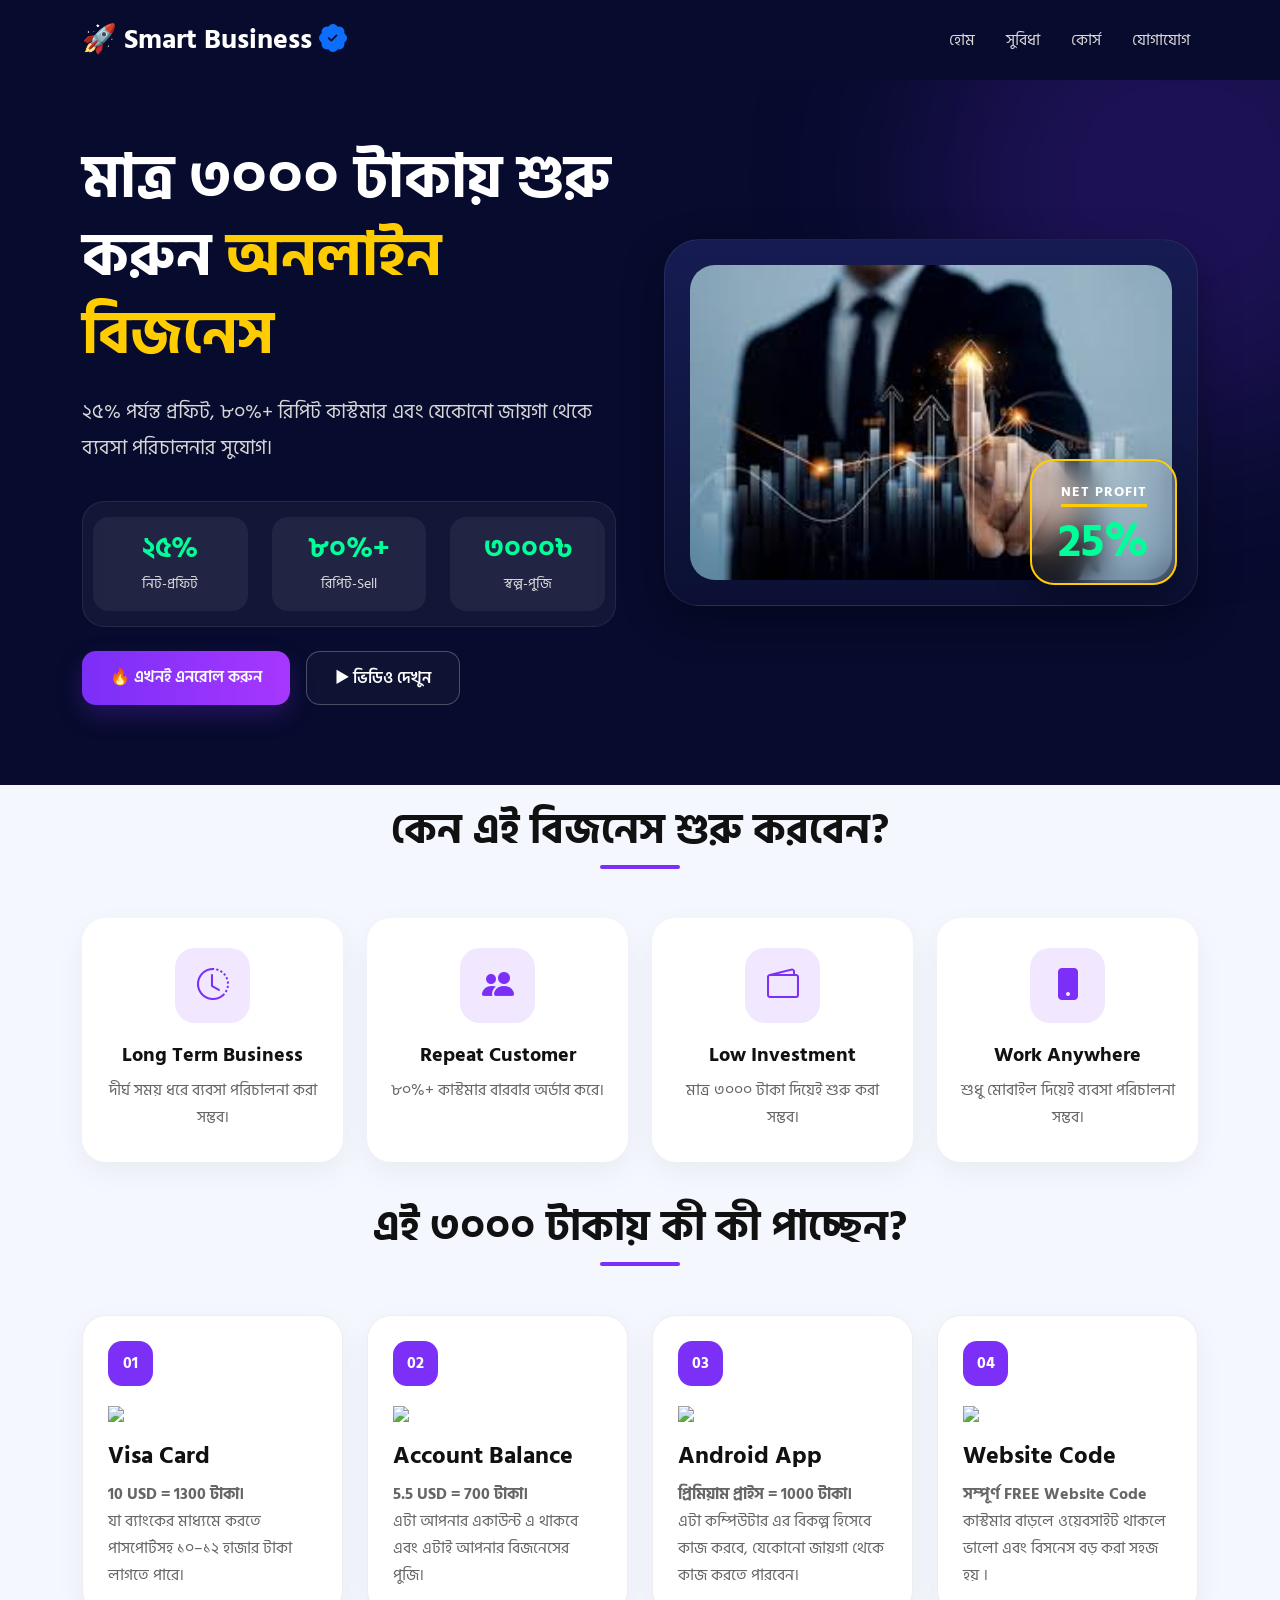
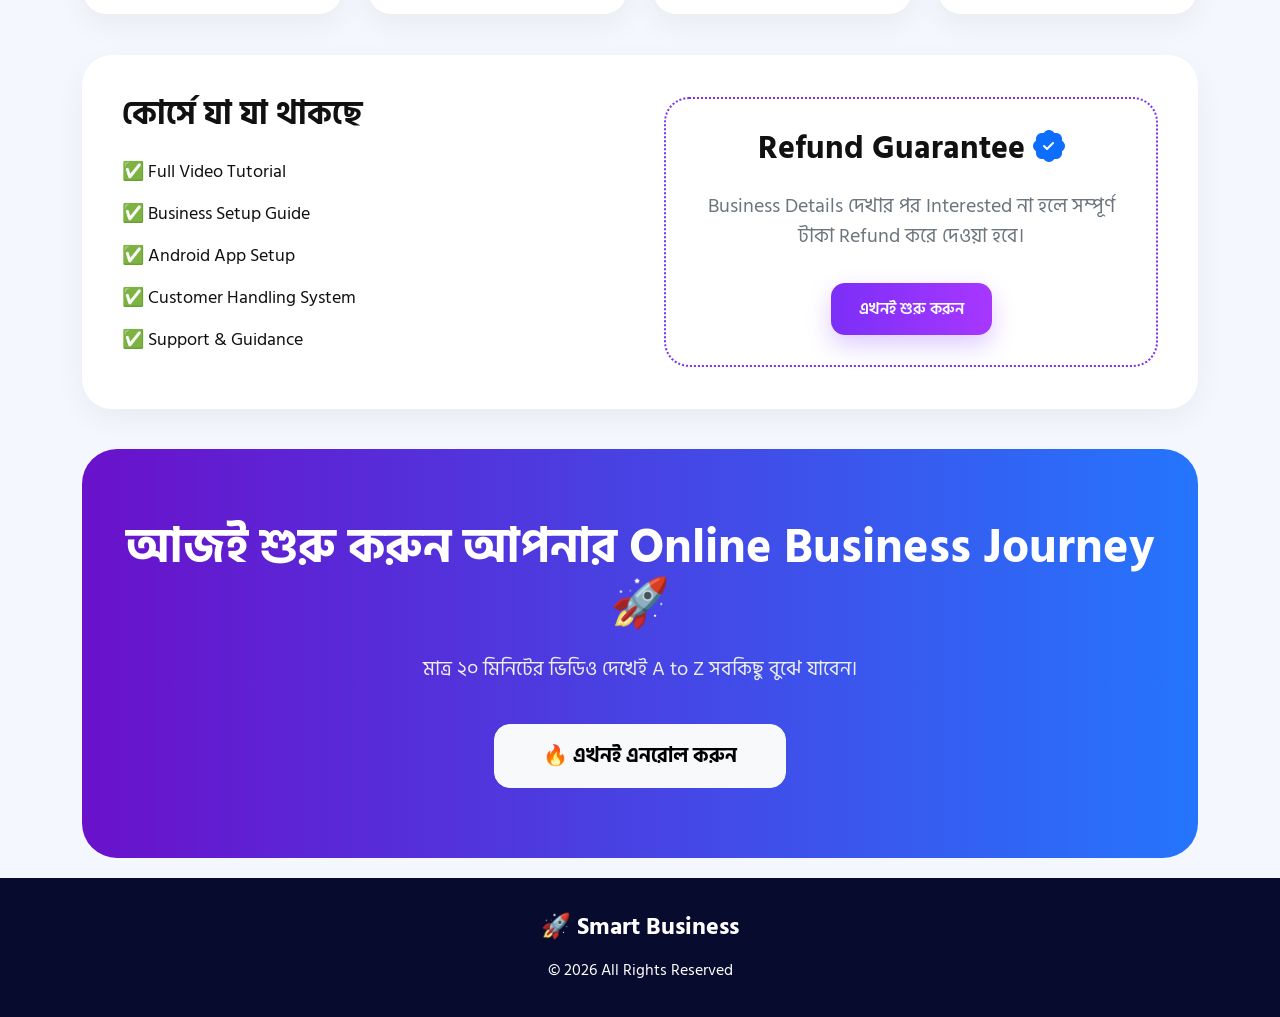
==== commit 83054d37: "text change" ====
--- a/index.html
+++ b/index.html
@@ -301,7 +301,7 @@
           <img src="https://cdn-icons-png.flaticon.com/512/196/196578.png">
           <h4>Visa Card</h4>
           <p><b>10 USD = 1300 টাকা।</b></p>
-          <p>ব্যাংকের মাধ্যমে পাসপোর্টসহ ১০–১২ হাজার টাকা লাগে।</p>
+          <p>যা ব্যাংকের মাধ্যমে করতে পাসপোর্টসহ ১০–১২ হাজার টাকা লাগতে পারে।</p>
         </div>
       </div>
 
@@ -311,7 +311,7 @@
           <img src="https://cdn-icons-png.flaticon.com/512/2489/2489756.png">
           <h4>Account Balance</h4>
           <p><b>5.5 USD = 700 টাকা।</b></p>
-          <p>আপনার একাউন্ট এ থাকবে এবং এটাই আপনার পুজি।</p>
+          <p>এটা আপনার একাউন্ট এ থাকবে এবং এটাই আপনার বিজনেসের পুজি।</p>
         </div>
       </div>
 
@@ -320,8 +320,8 @@
           <div class="package-number">03</div>
           <img src="https://cdn-icons-png.flaticon.com/512/226/226770.png">
           <h4>Android App</h4>
-          <p><b>Outdoor থেকেও কাজ করা যাবে।</b></p>
-          <p>এটা আপনার কম্পিউটার এর বিকল্প হিসেবে কাজ করবে।</p>
+          <p><b>প্রিমিয়াম প্রাইস = 1000 টাকা।</b></p>
+          <p>এটা কম্পিউটার এর বিকল্প হিসেবে কাজ করবে, যেকোনো জায়গা থেকে কাজ করতে পারবেন।</p>
         </div>
       </div>
 
@@ -331,7 +331,7 @@
           <img src="https://cdn-icons-png.flaticon.com/512/1006/1006771.png">
           <h4>Website Code</h4>
           <p><b>সম্পূর্ণ FREE Website Code</b></p>
-          <p>কাস্টমার বাড়লে ওয়েবসাইট থাকলে ভালো বিসনেস বড় করা সহজ।</p>
+          <p>কাস্টমার বাড়লে ওয়েবসাইট থাকলে ভালো এবং বিসনেস বড় করা সহজ হয় ।</p>
         </div> 
       </div>
  
@@ -377,7 +377,7 @@
 
           <div class="mobile-content">
             <h5>Android App</h5>
-            <p>Outdoor থেকেও কাজ করা যাবে।</p>
+            <p>প্রিমিয়াম প্রাইস = 1000 টাকা।</p>
           </div>
 
         </div>
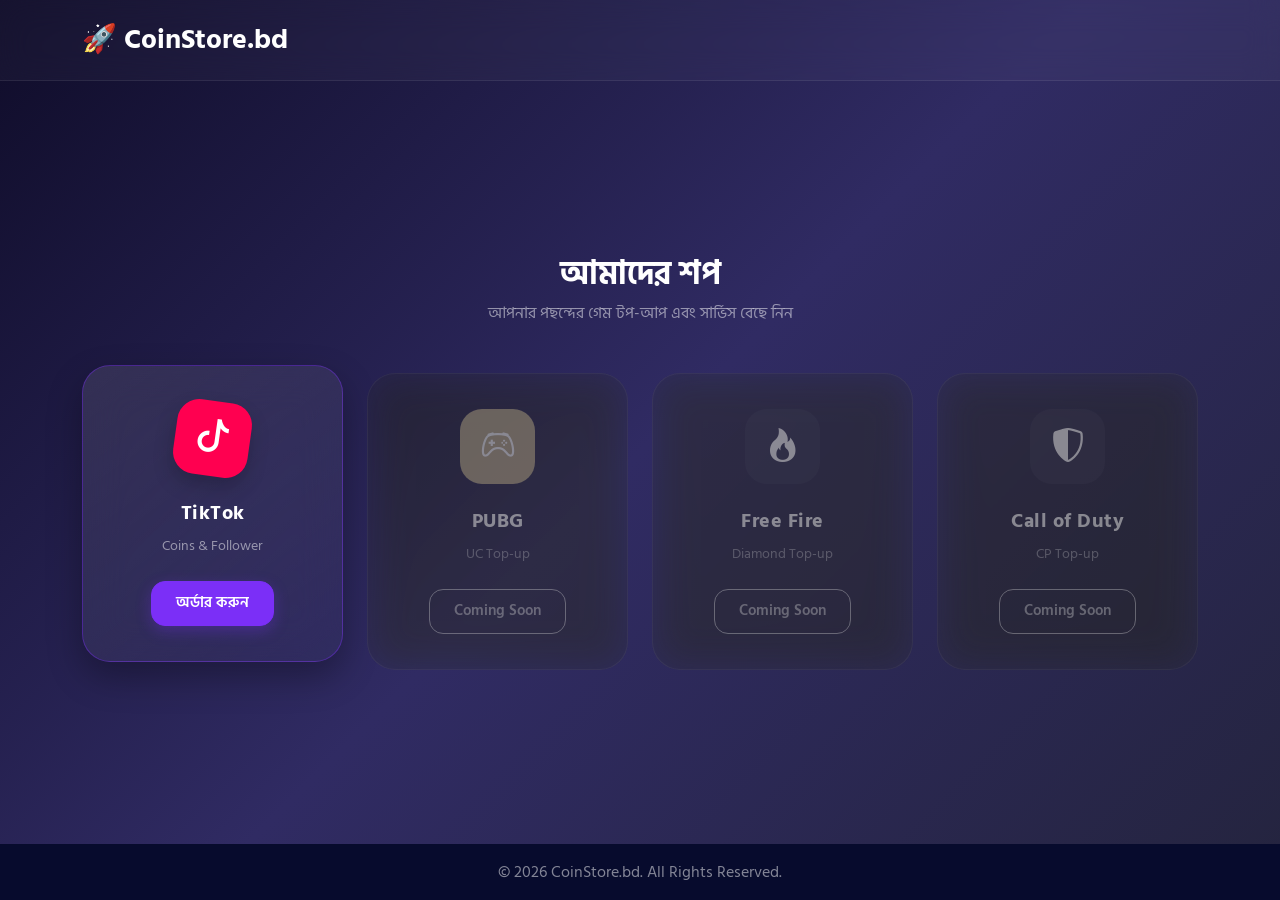
==== commit f6254853: "design home" ====
--- a/index.html
+++ b/index.html
@@ -1,511 +1,91 @@
 <!DOCTYPE html>
 <html lang="bn">
 <head>
-
-<meta charset="UTF-8">
-<meta name="viewport" content="width=device-width, initial-scale=1.0">
-
-<title>Smart Business Course </title>
-
-<!-- Bootstrap -->
-<link href="https://cdn.jsdelivr.net/npm/bootstrap@5.3.3/dist/css/bootstrap.min.css" rel="stylesheet">
-
-<!-- Bootstrap Icons -->
-<link rel="stylesheet" href="https://cdn.jsdelivr.net/npm/bootstrap-icons@1.11.3/font/bootstrap-icons.min.css">
-
-<!-- Google Font -->
-<link href="https://fonts.googleapis.com/css2?family=Hind+Siliguri:wght@400;500;600;700&display=swap" rel="stylesheet">
-
-<!-- Custom Style -->
-<link rel="stylesheet" href="style.css">
-
+    <meta charset="UTF-8">
+    <meta name="viewport" content="width=device-width, initial-scale=1.0">
+    <title>Home - coinstore.bd</title>
+    <!-- Bootstrap -->
+    <link href="https://cdn.jsdelivr.net/npm/bootstrap@5.3.3/dist/css/bootstrap.min.css" rel="stylesheet">
+    <!-- Bootstrap Icons -->
+    <link rel="stylesheet" href="https://cdn.jsdelivr.net/npm/bootstrap-icons@1.11.3/font/bootstrap-icons.min.css">
+    <!-- Google Font -->
+    <link href="https://fonts.googleapis.com/css2?family=Hind+Siliguri:wght@400;500;600;700&display=swap" rel="stylesheet">
+    <!-- Custom Style -->
+    <link rel="stylesheet" href="style.css">
 </head>
 <body>
 
-<!-- NAVBAR -->
-
 <nav class="navbar navbar-expand-lg">
-
   <div class="container">
-
-    <a class="navbar-brand" href="#">
-      🚀 Smart Business <i class="bi bi-patch-check-fill text-primary"></i>
-    </a>
-
-    <button class="navbar-toggler bg-white"
-            type="button"
-            data-bs-toggle="collapse"
-            data-bs-target="#navMenu">
-
-      <span class="navbar-toggler-icon"></span>
-
-    </button>
-
-    <div class="collapse navbar-collapse" id="navMenu">
-
-      <ul class="navbar-nav ms-auto">
-
-        <li class="nav-item">
-          <a class="nav-link" href="#">হোম</a>
-        </li>
-
-        <li class="nav-item">
-          <a class="nav-link" href="#">সুবিধা</a>
-        </li>
-
-        <li class="nav-item">
-          <a class="nav-link" href="#">কোর্স</a>
-        </li>
-
-        <li class="nav-item">
-          <a class="nav-link" href="#">যোগাযোগ</a>
-        </li>
-
-      </ul>
-
-    </div>
-
+    <a class="navbar-brand" href="index.html">🚀 CoinStore.bd</a>
   </div>
-
 </nav>
 
-<!-- HERO -->
+<div class="shop-container">
+    <div class="container">
+        <div class="text-center mb-5">
+            <h2 class="fw-bold text-white">আমাদের শপ</h2>
+            <p class="text-white-50">আপনার পছন্দের গেম টপ-আপ এবং সার্ভিস বেছে নিন</p>
+        </div>
 
-<section class="hero">
-
-  <div class="container">
-
-    <div class="row align-items-center g-5">
-
-      <div class="col-lg-6">
-
-        <h1>
-          মাত্র ৩০০০ টাকায়
-          শুরু করুন
-          <span>অনলাইন বিজনেস</span>
-        </h1>
-
-        <p>
-          ২৫% পর্যন্ত প্রফিট, ৮০%+ রিপিট কাস্টমার
-          এবং যেকোনো জায়গা থেকে ব্যবসা পরিচালনার সুযোগ।
-        </p>
-
-        <div class="stats-card">
-
-          <div class="row text-center">
-
-            <div class="col-4">
-              <div class="stats-item">
-                <h3>২৫%</h3> 
-                <p>নিট-প্রফিট</p>
-              </div>
+        <div class="row g-4 justify-content-center">
+            <!-- TikTok -->
+            <div class="col-6 col-lg-3">
+                <div class="shop-card tiktok">
+                    <div class="card-icon">
+                        <i class="bi bi-tiktok"></i>
+                    </div>
+                    <h5>TikTok</h5>
+                    <p>Coins & Follower</p>
+                    <a href="payment/payment.html" class="btn btn-shop">অর্ডার করুন</a>
+                </div>
             </div>
 
-            <div class="col-4">
-              <div class="stats-item">
-                <h3>৮০%+</h3>
-                <p>রিপিট-Sell</p>
-              </div>
+            <!-- PUBG -->
+            <div class="col-6 col-lg-3">
+                <div class="shop-card pubg coming-soon">
+                    <div class="card-icon">
+                        <i class="bi bi-controller"></i>
+                    </div>
+                    <h5>PUBG</h5>
+                    <p>UC Top-up</p>
+                    <button class="btn btn-shop disabled">Coming Soon</button>
+                </div>
             </div>
 
-            <div class="col-4">
-              <div class="stats-item">
-                <h3>৩০০০৳</h3>
-                <p>স্বল্প-পুজি</p>
-              </div>
+            <!-- Free Fire -->
+            <div class="col-6 col-lg-3">
+                <div class="shop-card freefire coming-soon">
+                    <div class="card-icon">
+                        <i class="bi bi-fire"></i>
+                    </div>
+                    <h5>Free Fire</h5>
+                    <p>Diamond Top-up</p>
+                    <button class="btn btn-shop disabled">Coming Soon</button>
+                </div>
             </div>
 
-          </div>
+            <!-- Call of Duty -->
+            <div class="col-6 col-lg-3">
+                <div class="shop-card cod coming-soon">
+                    <div class="card-icon">
+                        <i class="bi bi-shield-shaded"></i>
+                    </div>
+                    <h5>Call of Duty</h5>
+                    <p>CP Top-up</p>
+                    <button class="btn btn-shop disabled">Coming Soon</button>
+                </div>
+            </div>
+        </div>
+    </div>
+</div>
 
-        </div>
-
-        <!-- BUTTONS -->
-
-        <div class="d-flex gap-3 flex-wrap mt-4 justify-content-center justify-content-lg-start">
-
-          <a href="#" class="btn btn-main">
-            🔥 এখনই এনরোল করুন
-          </a>
-
-          <a href="#" class="btn btn-outline-custom">
-            ▶ ভিডিও দেখুন
-          </a>
-
-        </div>
-
-      </div>
-
-      <div class="col-lg-6">
-
-        <div class="hero-card">
-
-          <img src="images.jpg" alt="Business Image">
-
-          <div class="floating-badge">
-
-            <small>Net Profit</small>
-
-            <h4>25%</h4>
-
-          </div>
-
-        </div>
-
-      </div>
-
-    </div>
-
+<footer class="footer mt-auto py-3">
+  <div class="container text-center">
+    <span class="text-white-50">© 2026 CoinStore.bd. All Rights Reserved.</span>
   </div>
-
-</section>
-
-<!-- FEATURES -->
-
-<section>
-
-  <div class="container">
-
-    <div class="section-title">
-      <h2>কেন এই বিজনেস শুরু করবেন?</h2>
-    </div>
-
-    <!-- Desktop -->
-
-    <div class="row g-4 d-none d-md-flex">
-
-      <div class="col-md-6 col-lg-3">
-        <div class="feature-card">
-          <div class="feature-icon">
-            <i class="bi bi-clock-history"></i>
-          </div>
-          <h5>Long Term Business</h5>
-          <p>দীর্ঘ সময় ধরে ব্যবসা পরিচালনা করা সম্ভব।</p>
-        </div>
-      </div>
-
-      <div class="col-md-6 col-lg-3">
-        <div class="feature-card">
-          <div class="feature-icon">
-            <i class="bi bi-people-fill"></i>
-          </div>
-          <h5>Repeat Customer</h5>
-          <p>৮০%+ কাস্টমার বারবার অর্ডার করে।</p>
-        </div>
-      </div>
-
-      <div class="col-md-6 col-lg-3">
-        <div class="feature-card">
-          <div class="feature-icon">
-            <i class="bi bi-wallet2"></i>
-          </div>
-          <h5>Low Investment</h5>
-          <p>মাত্র ৩০০০ টাকা দিয়েই শুরু করা সম্ভব।</p>
-        </div>
-      </div>
-
-      <div class="col-md-6 col-lg-3">
-        <div class="feature-card">
-          <div class="feature-icon">
-            <i class="bi bi-phone-fill"></i>
-          </div>
-          <h5>Work Anywhere</h5>
-          <p>শুধু মোবাইল দিয়েই ব্যবসা পরিচালনা সম্ভব।</p>
-        </div>
-      </div>
-
-    </div>
-
-    <!-- Mobile -->
-
-    <div class="d-block d-md-none">
-
-      <div class="mobile-combined-card">
-
-        <div class="mobile-item">
-
-          <div class="mobile-icon">
-            <i class="bi bi-clock-history"></i>
-          </div>
-
-          <div class="mobile-content">
-            <h5>Long Term Business</h5>
-            <p>দীর্ঘ সময় ধরে ব্যবসা পরিচালনা করা সম্ভব।</p>
-          </div>
-
-        </div>
-
-        <div class="mobile-item">
-
-          <div class="mobile-icon">
-            <i class="bi bi-people-fill"></i>
-          </div>
-
-          <div class="mobile-content">
-            <h5>Repeat Customer</h5>
-            <p>৮০%+ কাস্টমার বারবার অর্ডার করে।</p>
-          </div>
-
-        </div>
-
-        <div class="mobile-item">
-
-          <div class="mobile-icon">
-            <i class="bi bi-wallet2"></i>
-          </div>
-
-          <div class="mobile-content">
-            <h5>Low Investment</h5>
-            <p>মাত্র ৩০০০ টাকা দিয়েই শুরু করা সম্ভব।</p>
-          </div>
-
-        </div>
-
-        <div class="mobile-item">
-
-          <div class="mobile-icon">
-            <i class="bi bi-phone-fill"></i>
-          </div>
-
-          <div class="mobile-content">
-            <h5>Work Anywhere</h5>
-            <p>শুধু মোবাইল দিয়েই ব্যবসা পরিচালনা সম্ভব।</p>
-          </div>
-
-        </div>
-
-      </div>
-
-    </div>
-
-  </div>
-
-</section>
-
-<!-- PACKAGES -->
-
-<section>
-
-  <div class="container">
-
-    <div class="section-title">
-      <h2>এই ৩০০০ টাকায় কী কী পাচ্ছেন?</h2>
-    </div>
-
-    <!-- Desktop -->
-
-    <div class="row g-4 d-none d-md-flex">
-
-      <div class="col-md-6 col-lg-3">
-        <div class="package-card">
-          <div class="package-number">01</div>
-          <img src="https://cdn-icons-png.flaticon.com/512/196/196578.png">
-          <h4>Visa Card</h4>
-          <p><b>10 USD = 1300 টাকা।</b></p>
-          <p>যা ব্যাংকের মাধ্যমে করতে পাসপোর্টসহ ১০–১২ হাজার টাকা লাগতে পারে।</p>
-        </div>
-      </div>
-
-      <div class="col-md-6 col-lg-3">
-        <div class="package-card">
-          <div class="package-number">02</div>
-          <img src="https://cdn-icons-png.flaticon.com/512/2489/2489756.png">
-          <h4>Account Balance</h4>
-          <p><b>5.5 USD = 700 টাকা।</b></p>
-          <p>এটা আপনার একাউন্ট এ থাকবে এবং এটাই আপনার বিজনেসের পুজি।</p>
-        </div>
-      </div>
-
-      <div class="col-md-6 col-lg-3">
-        <div class="package-card">
-          <div class="package-number">03</div>
-          <img src="https://cdn-icons-png.flaticon.com/512/226/226770.png">
-          <h4>Android App</h4>
-          <p><b>প্রিমিয়াম প্রাইস = 1000 টাকা।</b></p>
-          <p>এটা কম্পিউটার এর বিকল্প হিসেবে কাজ করবে, যেকোনো জায়গা থেকে কাজ করতে পারবেন।</p>
-        </div>
-      </div>
-
-      <div class="col-md-6 col-lg-3">
-        <div class="package-card">
-          <div class="package-number">04</div>
-          <img src="https://cdn-icons-png.flaticon.com/512/1006/1006771.png">
-          <h4>Website Code</h4>
-          <p><b>সম্পূর্ণ FREE Website Code</b></p>
-          <p>কাস্টমার বাড়লে ওয়েবসাইট থাকলে ভালো এবং বিসনেস বড় করা সহজ হয় ।</p>
-        </div> 
-      </div>
- 
-    </div>
-
-    <!-- Mobile -->
-
-    <div class="d-block d-md-none">
-
-      <div class="mobile-combined-card">
-
-        <div class="mobile-item">
-
-          <div class="mobile-icon">
-            <img src="https://cdn-icons-png.flaticon.com/512/196/196578.png">
-          </div>
-
-          <div class="mobile-content">
-            <h5>Visa Card</h5>
-            <p>10 USD = 1300 টাকা</p>
-          </div>
-
-        </div>
-
-        <div class="mobile-item">
-
-          <div class="mobile-icon">
-            <img src="https://cdn-icons-png.flaticon.com/512/2489/2489756.png">
-          </div>
-
-          <div class="mobile-content">
-            <h5>Account Balance</h5>
-            <p>5.5 USD = 700 টাকা</p>
-          </div>
-
-        </div>
-
-        <div class="mobile-item">
-
-          <div class="mobile-icon">
-            <img src="https://cdn-icons-png.flaticon.com/512/226/226770.png">
-          </div>
-
-          <div class="mobile-content">
-            <h5>Android App</h5>
-            <p>প্রিমিয়াম প্রাইস = 1000 টাকা।</p>
-          </div>
-
-        </div>
-
-        <div class="mobile-item">
-
-          <div class="mobile-icon">
-            <img src="https://cdn-icons-png.flaticon.com/512/1006/1006771.png">
-          </div>
-
-          <div class="mobile-content">
-            <h5>Website Code</h5>
-            <p>সম্পূর্ণ FREE Website Code</p>
-          </div>
-
-        </div>
-
-      </div>
-
-    </div>
-
-  </div>
-
-</section>
-
-<!-- COURSE -->
-
-<section>
-
-  <div class="container">
-
-    <div class="course-box">
-
-      <div class="row align-items-center g-5">
-
-        <div class="col-lg-6">
-
-          <h2 class="fw-bold mb-4">
-            কোর্সে যা যা থাকছে
-          </h2>
-
-          <ul class="course-list list-unstyled">
-
-            <li>✅ Full Video Tutorial</li>
-            <li>✅ Business Setup Guide</li>
-            <li>✅ Android App Setup</li>
-            <li>✅ Customer Handling System</li>
-            <li>✅ Support & Guidance</li> 
-
-          </ul>
-
-        </div>
-
-        <div class="col-lg-6">
-
-          <div class="refund-card text-center">
-
-            <h2 class="fw-bold mb-4">
-              Refund Guarantee <i class="bi bi-patch-check-fill text-primary"></i>
-            </h2>
-
-            <p class="fs-5 text-secondary">
-              Business Details দেখার পর Interested না হলে
-              সম্পূর্ণ টাকা Refund করে দেওয়া হবে।
-            </p>
-
-            <a href="#" class="btn btn-main mt-3">
-              এখনই শুরু করুন
-            </a>
-
-          </div>
-
-        </div>
-
-      </div>
-
-    </div>
-
-  </div>
-
-</section>
-
-<!-- CTA -->
-
-<section>
-
-  <div class="container">
-
-    <div class="cta">
-
-      <h2>
-        আজই শুরু করুন আপনার
-        Online Business Journey 🚀
-      </h2>
-
-      <p>
-        মাত্র ২০ মিনিটের ভিডিও দেখেই A to Z সবকিছু বুঝে যাবেন।
-      </p>
-
-      <a href="#" class="btn btn-light btn-lg px-5 py-3 rounded-4 mt-4 fw-bold">
-        🔥 এখনই এনরোল করুন
-      </a>
-
-    </div>
-
-  </div>
-
-</section>
-
-<!-- FOOTER -->
-
-<footer>
-
-  <div class="container">
-
-    <h4 class="fw-bold">
-      🚀 Smart Business
-    </h4>
-
-    <p class="mt-3 mb-0">
-      © 2026 All Rights Reserved
-    </p>
-
-  </div>
-
 </footer>
 
 <script src="https://cdn.jsdelivr.net/npm/bootstrap@5.3.3/dist/js/bootstrap.bundle.min.js"></script>
-
 </body>
 </html>
--- a/style.css
+++ b/style.css
@@ -1,564 +1,168 @@
-*{
-  margin:0;
-  padding:0;
-  box-sizing:border-box;
-  font-family:'Hind Siliguri',sans-serif;
+/* =========================
+   COMMON STYLES (IMPORTED FROM ROOT)
+========================= */
+
+@import url('landing/style.css');
+
+body {
+    background: #0f0c29;
+    background: linear-gradient(135deg, #0f0c29 0%, #302b63 50%, #24243e 100%);
+    min-height: 100vh;
+    display: flex;
+    flex-direction: column;
+    font-family: 'Hind Siliguri', sans-serif;
+    color: #fff;
 }
 
-body{
-  background:#f5f7ff;
-  overflow-x:hidden;
-  color:#111;
+.navbar {
+    background: rgba(255, 255, 255, 0.03);
+    backdrop-filter: blur(15px);
+    border-bottom: 1px solid rgba(255, 255, 255, 0.08);
 }
 
-a{
-  text-decoration:none;
+.shop-container {
+    flex: 1;
+    display: flex;
+    align-items: center;
+    padding: 80px 0;
 }
 
 /* =========================
-   NAVBAR
+   SHOP CARD BASE
 ========================= */
 
-.navbar{
-  background:#070b2d;
-  padding:14px 0;
+.shop-card {
+    position: relative;
+    background: rgba(255, 255, 255, 0.04);
+    backdrop-filter: blur(20px);
+    border: 1px solid rgba(255, 255, 255, 0.1);
+    border-radius: 28px;
+    padding: 35px 25px;
+    text-align: center;
+    transition: all 0.5s cubic-bezier(0.4, 0, 0.2, 1);
+    height: 100%;
+    z-index: 1;
 }
 
-.navbar-brand{
-  color:#fff !important;
-  font-size:28px;
-  font-weight:700;
+/* Active State (Permanent Lift) */
+.shop-card:not(.coming-soon) {
+    transform: translateY(-8px);
+    background: linear-gradient(145deg, rgba(255, 255, 255, 0.1) 0%, rgba(255, 255, 255, 0.02) 100%);
+    border-color: rgba(123, 47, 247, 0.4);
+    box-shadow: 0 15px 35px rgba(0, 0, 0, 0.3);
 }
 
-.nav-link{
-  color:#d8d8d8 !important;
-  margin-left:15px;
-}
-
-.nav-link:hover{
-  color:#fff !important;
+/* Professional Hover Effect */
+.shop-card:hover {
+    transform: translateY(-15px) scale(1.03);
+    background: linear-gradient(145deg, rgba(255, 255, 255, 0.15) 0%, rgba(123, 47, 247, 0.1) 100%);
+    border-color: #7b2ff7;
+    box-shadow: 0 25px 50px rgba(0, 0, 0, 0.5), 0 0 20px rgba(123, 47, 247, 0.2);
+    z-index: 2;
 }
 
 /* =========================
-   HERO
+   CARD ELEMENTS
 ========================= */
 
-.hero{
-  background:#070b2d;
-  color:#fff;
-  padding:60px 0 80px;
-  overflow:hidden;
-  position:relative;
+.card-icon {
+    width: 75px;
+    height: 75px;
+    background: rgba(255, 255, 255, 0.05);
+    border-radius: 22px;
+    display: flex;
+    align-items: center;
+    justify-content: center;
+    margin: 0 auto 25px;
+    font-size: 34px;
+    transition: all 0.5s cubic-bezier(0.4, 0, 0.2, 1);
+    color: #fff;
 }
 
-.hero::before{
-  content:'';
-  position:absolute;
-  width:500px;
-  height:500px;
-  background:rgba(123,47,247,0.2);
-  border-radius:50%;
-  top:-150px;
-  right:-150px;
-  filter:blur(90px);
+.shop-card:not(.coming-soon) .card-icon {
+    transform: rotate(8deg);
+    box-shadow: 0 10px 20px rgba(0,0,0,0.2);
 }
 
-.hero h1{
-  font-size:60px;
-  font-weight:700;
-  line-height:1.3;
-  margin-bottom:20px;
+.shop-card:hover .card-icon {
+    transform: rotate(0deg) scale(1.1);
+    box-shadow: 0 15px 30px rgba(0,0,0,0.3);
 }
 
-.hero h1 span{
-  color:#ffcc00;
+.shop-card h5 {
+    font-weight: 700;
+    margin-bottom: 10px;
+    letter-spacing: 0.5px;
 }
 
-.hero p{
-  color:#d7d7d7;
-  font-size:20px;
-  line-height:1.8;
+.shop-card p {
+    font-size: 14px;
+    color: rgba(255, 255, 255, 0.5);
+    margin-bottom: 25px;
+}
+
+.btn-shop {
+    background: rgba(255, 255, 255, 0.05);
+    border: 1px solid rgba(255, 255, 255, 0.1);
+    color: #fff;
+    border-radius: 14px;
+    padding: 10px 24px;
+    font-weight: 600;
+    font-size: 15px;
+    transition: 0.3s;
+    text-decoration: none;
+    display: inline-block;
+}
+
+.shop-card:not(.coming-soon) .btn-shop {
+    background: #7b2ff7;
+    border-color: #7b2ff7;
+    box-shadow: 0 5px 15px rgba(123, 47, 247, 0.3);
+}
+
+.shop-card:hover .btn-shop {
+    background: #8e44ff;
+    border-color: #8e44ff;
+    transform: scale(1.05);
 }
 
 /* =========================
-   BUTTONS
+   COMING SOON & BLUR
 ========================= */
 
-.btn-main{
-  background:linear-gradient(90deg,#7b2ff7,#a737ff);
-  color:#fff;
-  border:none;
-  padding:14px 28px;
-  border-radius:14px;
-  font-weight:600;
-  box-shadow:0 10px 25px rgba(123,47,247,0.25);
-  transition:0.3s;
+.coming-soon {
+    filter: grayscale(0.8) brightness(0.8);
+    opacity: 0.6;
+    cursor: not-allowed;
 }
 
-.btn-main:hover{
-  transform:translateY(-2px);
-  color:#fff;
+/* Focus Blur Logic */
+.row:hover .shop-card.coming-soon:not(:hover) {
+    filter: blur(4px) grayscale(1) brightness(0.6);
+    opacity: 0.4;
+    transform: scale(0.96);
 }
 
-.btn-outline-custom{
-  border:1px solid rgba(255,255,255,0.25);
-  color:#fff;
-  padding:14px 28px;
-  border-radius:14px;
-  font-weight:600;
-  transition:0.3s;
-  background:rgba(255,255,255,0.03);
+.row:hover .shop-card:not(.coming-soon):not(:hover) {
+    opacity: 0.8;
+    transform: translateY(-8px) scale(0.98);
 }
 
-.btn-outline-custom:hover{
-  background:#fff;
-  color:#111;
-}
+/* Specific Accents */
+.tiktok .card-icon { background: #ff0050; }
+.pubg .card-icon { background: #f3ae1a; }
+.freefire:not(.coming-soon) .card-icon { background: #ff4c29; }
+.cod:not(.coming-soon) .card-icon { background: #333; }
 
 /* =========================
-   STATS
+   MOBILE RESPONSIVE
 ========================= */
 
-.stats-card{
-  background:rgba(255,255,255,0.05);
-  border:1px solid rgba(255,255,255,0.08);
-  border-radius:22px;
-  padding:15px 10px;
-  margin-top:35px;
-  backdrop-filter:blur(12px);
+@media (max-width: 576px) {
+    .shop-container { padding: 40px 0; }
+    .shop-card { padding: 25px 15px; border-radius: 24px; }
+    .card-icon { width: 55px; height: 55px; font-size: 26px; border-radius: 16px; margin-bottom: 15px; }
+    .shop-card h5 { font-size: 17px; }
+    .shop-card p { font-size: 12px; }
+    .btn-shop { padding: 8px 18px; font-size: 13px; }
 }
-
-.stats-item{
-  background:rgba(255,255,255,0.06);
-  border-radius:16px;
-  padding:15px 10px;
-}
-
-.stats-item h3{
-  color:#00ff99;
-  font-weight:700;
-  margin-bottom:5px;
-}
-
-.stats-item p{
-  color:#ddd;
-  font-size:14px;
-  margin:0;
-}
-
-/* =========================
-   HERO CARD
-========================= */
-
-.hero-card{
-  background:linear-gradient(180deg,#161c52,#0b1033);
-  border-radius:35px;
-  padding:25px;
-  border:1px solid rgba(255,255,255,0.08);
-  box-shadow:0 15px 40px rgba(0,0,0,0.35);
-  position:relative;
-  overflow:hidden;
-}
-
-.hero-card img{
-  width:100%;
-  border-radius:25px;
-  display:block;
-}
-
-/* FLOATING BADGE */
-
-.floating-badge{
-  position:absolute;
-  bottom:20px;
-  right:20px;
-  background:rgba(255,255,255,0.1);
-  backdrop-filter:blur(14px);
-  border: 2px solid #ffcc00;
-  padding:18px 26px;
-  border-radius:24px;
-  color:#fff;
-  box-shadow: 0 15px 35px rgba(0,0,0,0.3);
-  text-align: center;
-}
-
-.floating-badge small{
-  display:inline-block;
-  color:#fff;
-  font-size:14px;
-  font-weight:900;
-  margin-bottom:12px;
-  border-bottom: 3px solid #ffcc00;
-  padding-bottom: 2px;
-  text-transform: uppercase;
-  letter-spacing: 1px;
-}
-
-.floating-badge h4{
-  margin:0;
-  font-size:46px;
-  font-weight:900;
-  color:#00ff99;
-  line-height: 1;
-}
-
-/* =========================
-   SECTION
-========================= */
-
-section{
-  padding:20px 0;
-}
-
-.section-title{
-  text-align:center;
-  margin-bottom:55px;
-}
-
-.section-title h2{
-  font-size:42px;
-  font-weight:700;
-  position:relative;
-  display:inline-block;
-}
-
-.section-title h2::after{
-  content:'';
-  width:80px;
-  height:4px;
-  background:#7b2ff7;
-  position:absolute;
-  left:50%;
-  transform:translateX(-50%);
-  bottom:-14px;
-  border-radius:10px;
-}
-
-/* =========================
-   DESKTOP FEATURE CARD
-========================= */
-
-.feature-card{
-  background:#fff;
-  border-radius:24px;
-  padding:30px 20px;
-  text-align:center;
-  height:100%;
-  box-shadow:0 10px 30px rgba(0,0,0,0.05);
-}
-
-.feature-icon{
-  width:75px;
-  height:75px;
-  background:#f1e7ff;
-  color:#7b2ff7;
-  border-radius:20px;
-  display:flex;
-  align-items:center;
-  justify-content:center;
-  margin:auto;
-  margin-bottom:20px;
-  font-size:32px;
-}
-
-.feature-card h5{
-  font-weight:700;
-  margin-bottom:10px;
-}
-
-.feature-card p{
-  color:#666;
-  line-height:1.7;
-  margin:0;
-}
-
-/* =========================
-   DESKTOP PACKAGE CARD
-========================= */
-
-.package-card{
-  background:#fff;
-  border-radius:24px;
-  padding:25px;
-  height:100%;
-  box-shadow:0 10px 30px rgba(0,0,0,0.05);
-  border:1px solid #eee;
-}
-
-.package-number{
-  width:45px;
-  height:45px;
-  background:#7b2ff7;
-  color:#fff;
-  border-radius:14px;
-  display:flex;
-  align-items:center;
-  justify-content:center;
-  font-weight:700;
-  margin-bottom:20px;
-}
-
-.package-card img{
-  width:85px;
-  margin-bottom:20px;
-}
-
-.package-card h4{
-  font-weight:700;
-  margin-bottom:10px;
-}
-
-.package-card p{
-  color:#666;
-  line-height:1.7;
-  margin:0;
-}
-
-/* =========================
-   MOBILE COMBINED CARD
-========================= */
-
-.mobile-combined-card{
-  background:#fff;
-  border-radius:28px;
-  overflow:hidden;
-  box-shadow:0 15px 40px rgba(0,0,0,0.06);
-  border:1px solid #ededed;
-}
-
-.mobile-item{
-  display:flex;
-  align-items:flex-start;
-  gap:16px;
-  padding:22px 18px;
-  border-bottom:1px solid #f3f3f3;
-}
-
-.mobile-item:last-child{
-  border-bottom:none;
-}
-
-.mobile-icon{
-  min-width:65px;
-  width:65px;
-  height:65px;
-  border-radius:20px;
-  display:flex;
-  align-items:center;
-  justify-content:center;
-  font-size:28px;
-  background:linear-gradient(135deg,#7b2ff7,#9f44ff);
-  color:#fff;
-  box-shadow:0 10px 25px rgba(123,47,247,0.25);
-}
-
-.mobile-icon img{
-  width:34px;
-  height:34px;
-  object-fit:contain;
-  filter:brightness(0) invert(1);
-}
-
-.mobile-content h5{
-  font-size:19px;
-  font-weight:700;
-  margin-bottom:6px;
-}
-
-.mobile-content p{
-  color:#666;
-  line-height:1.7;
-  margin:0;
-  font-size:15px;
-}
-
-/* =========================
-   COURSE BOX
-========================= */
-
-.course-box{
-  background:#fff;
-  border-radius:30px;
-  padding:40px;
-  box-shadow:0 10px 30px rgba(0,0,0,0.05);
-}
-
-.course-list li{
-  margin-bottom:15px;
-  font-size:18px;
-}
-
-/* =========================
-   REFUND CARD
-========================= */
-
-.refund-card{
-  border: 2px dotted #7b2ff7;
-  border-radius: 25px;
-  padding: 30px;
-  background: #fff;
-  transition: 0.3s;
-}
-
-.refund-card:hover{
-  background: #fdfbff;
-}
-
-/* =========================
-   CTA
-========================= */
-
-.cta{
-  background:linear-gradient(90deg,#6a11cb,#2575fc);
-  color:#fff;
-  border-radius:35px;
-  padding:70px 30px;
-  text-align:center;
-}
-
-.cta h2{
-  font-size:48px;
-  font-weight:700;
-  margin-bottom:20px;
-}
-
-.cta p{
-  color:#eee;
-  font-size:20px;
-}
-
-/* =========================
-   FOOTER
-========================= */
-
-footer{
-  background:#070b2d;
-  color:#fff;
-  text-align:center;
-  padding:35px 0;
-}
-
-/* =========================
-   MOBILE
-========================= */
-
-@media(max-width:768px){
-
-  .hero{
-    text-align:center;
-    padding-top:60px;
-  }
-
-  .hero h1{
-    font-size:38px;
-  }
-
-  .hero p{
-    font-size:17px;
-  }
-
-  .hero-card{
-    margin-top:20px;
-    padding:18px;
-    border-radius:28px;
-  }
-
-  .hero-card img{
-    border-radius:18px;
-  }
-
-  .floating-badge{
-    bottom:14px;
-    right:14px;
-    padding:10px 16px;
-    border-radius:18px;
-  }
-
-  .floating-badge h4{
-    font-size:22px;
-  }
-
-  .floating-badge small{
-    font-size:11px;
-  }
-
-  .section-title{
-    margin-bottom:35px;
-  }
-
-  .section-title h2{
-    font-size:30px;
-  }
-
-  .course-box{
-    padding:25px;
-  }
-
-  .cta{
-    padding:50px 20px;
-  }
-
-  .cta h2{
-    font-size:32px;
-  }
-
-  .cta p{
-    font-size:16px;
-  }
-
-  .mobile-item{
-    padding:20px 16px;
-  }
-
-  .mobile-icon{
-    width:58px;
-    height:58px;
-    min-width:58px;
-    border-radius:18px;
-    font-size:24px;
-  }
-
-  .mobile-content h5{
-    font-size:17px;
-  }
-
-  .mobile-content p{
-    font-size:14px;
-  }
-
-  .course-list {
-    display: block;
-  }
-
-  .course-list li {
-    width: 88%;
-    color: #fff;
-    padding: 16px 15px;
-    border-radius: 18px;
-    font-size: 15px !important;
-    margin-bottom: 15px !important;
-    box-shadow: 0 8px 20px rgba(123, 47, 247, 0.2);
-    font-weight: 600;
-    display: flex;
-    border: none;
-  }
-
-  .course-list li:nth-child(odd) {
-    margin-right: auto;
-    background: linear-gradient(135deg, #7b2ff7, #2575fc);
-    border-right: 5px solid rgba(255, 255, 255, 0.3);
-  }
-
-  .course-list li:nth-child(even) {
-    margin-left: auto;
-    background: linear-gradient(135deg, #6a11cb, #a737ff);
-    border-left: 5px solid rgba(255, 255, 255, 0.3);
-  }
-
-  .btn-main,
-  .btn-outline-custom{
-    width:100%;
-    text-align:center;
-  }
-
-}
